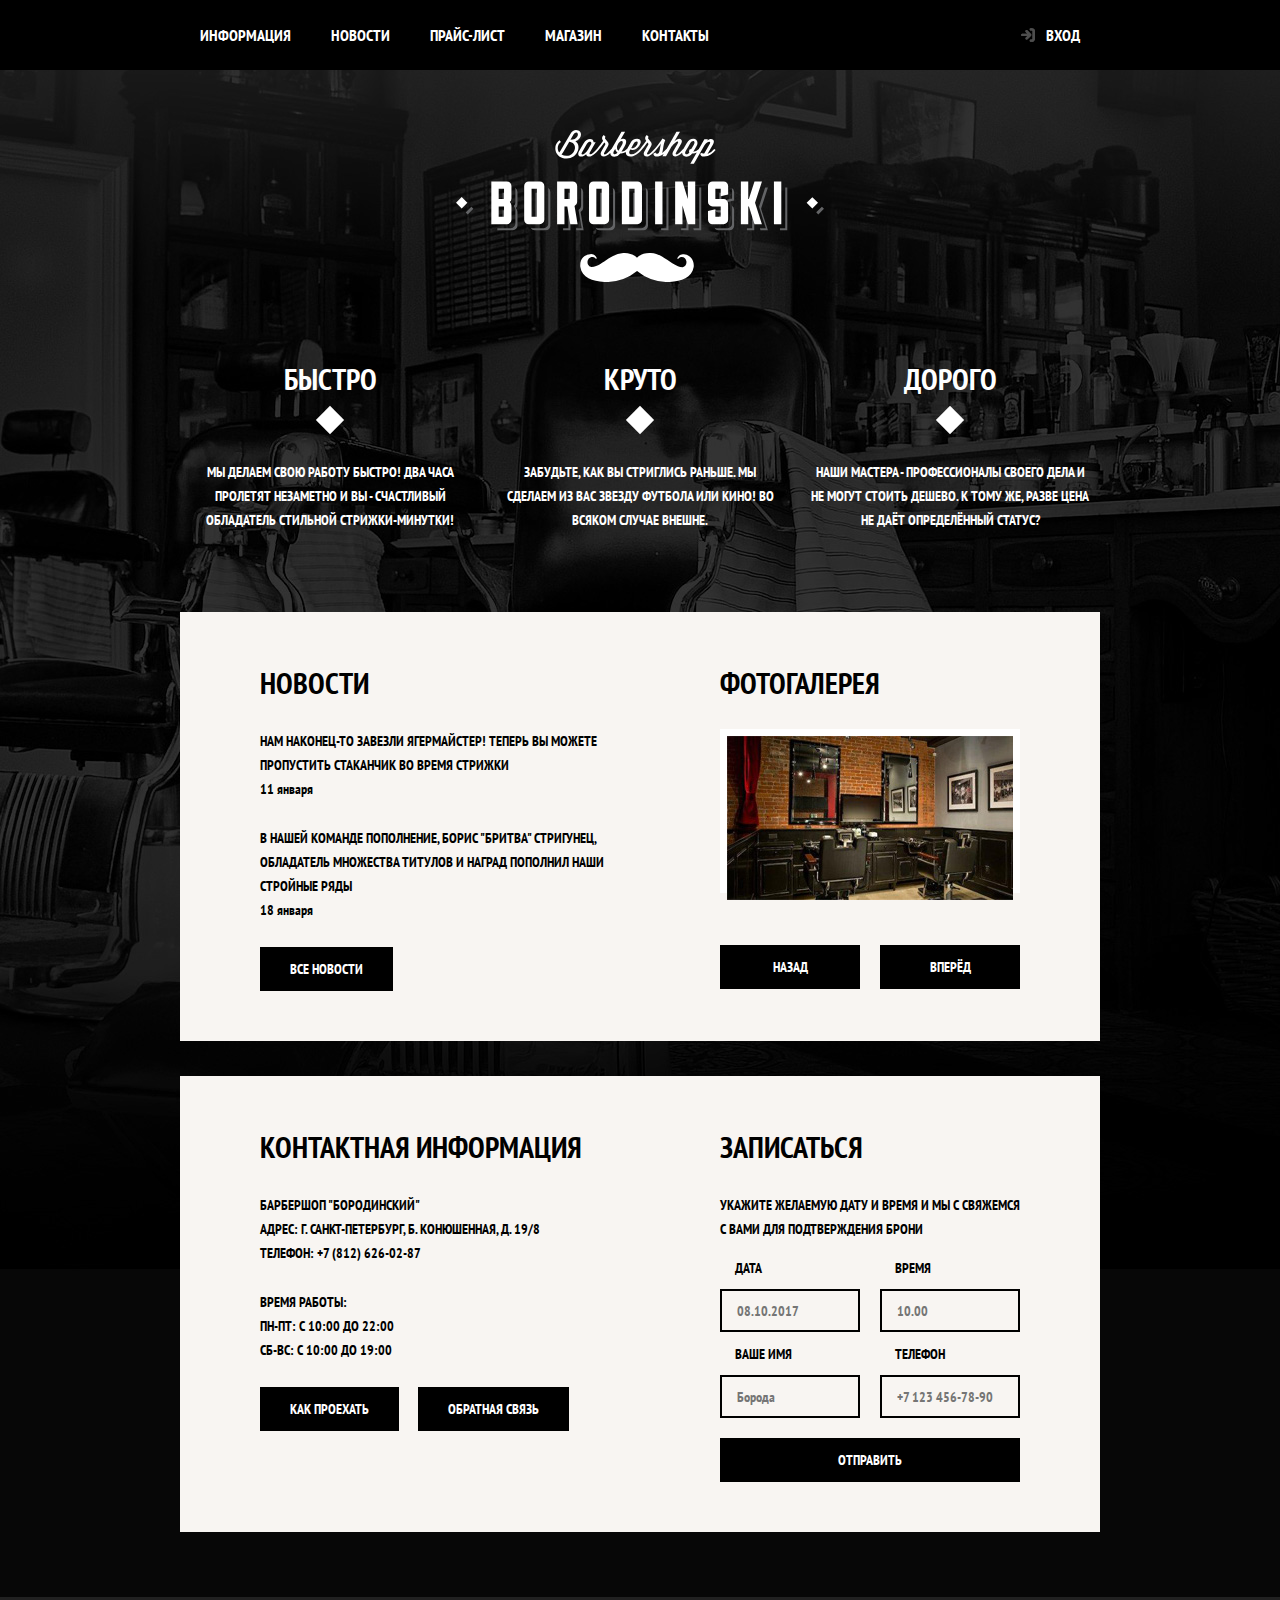
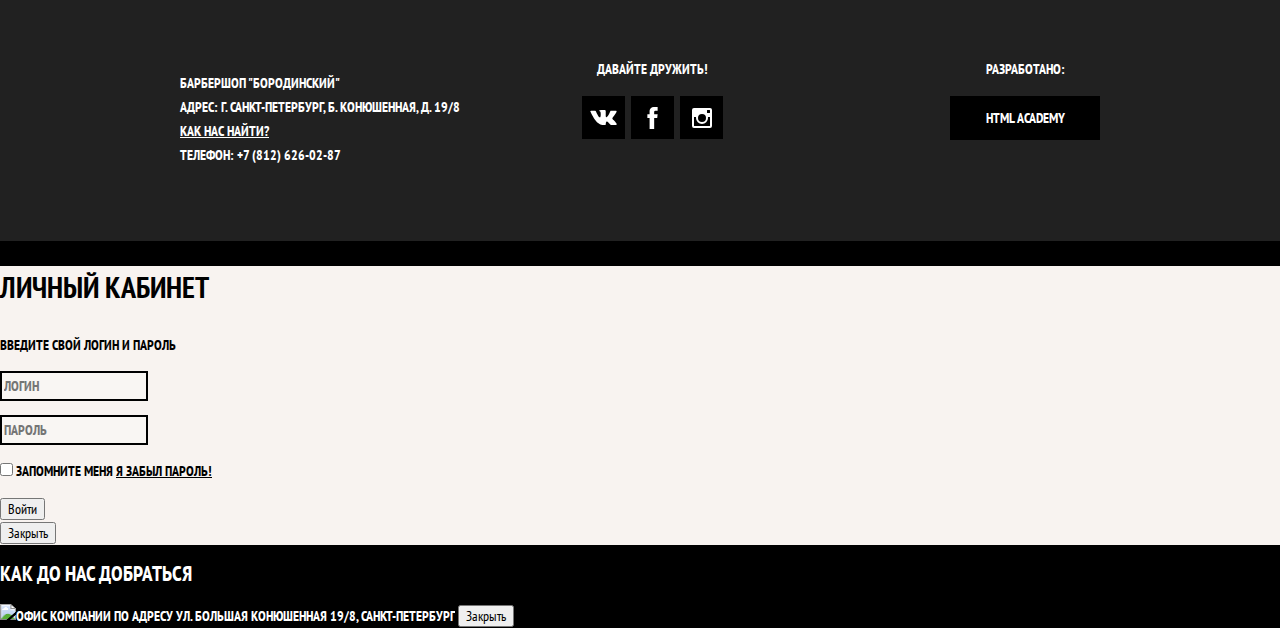
==== index.html @ 4be8fd16 "First commit" ====
<!DOCTYPE html>
<html lang="en">
<head>
  <meta charset="UTF-8">
  <meta name="viewport" content="width=device-width, initial-scale=1.0">
  <meta http-equiv="X-UA-Compatible" content="ie=edge">
  <link href="https://fonts.googleapis.com/css?family=PT+Sans+Narrow:400,700&amp;subset=cyrillic" rel="stylesheet">
  <link rel="stylesheet" href="css/normalize.css">
  <link rel="stylesheet" href="css/style.css">
  <title>Барбершоп "Бородинский"</title>
</head>
  <header class="main-header">
    <nav class="main-navigation">
      <a class="main-header-logo">
        <img src="img/index-logo.svg" width="368" height="153" alt="Логотип барбершопа "Бородинский"">
      </a>
      <div class="main-navigation-wrapper">
    <div class="container">
      <ul class="site-navigation">
        <li><a href="info.html">Информация</a></li>
        <li><a href="news.html">Новости</a></li>
        <li><a href="price.html">Прайс-лист</a></li>
        <li><a href="catalog.html">Магазин</a></li>
        <li><a href="contacts.html">Контакты</a></li>
      </ul>
      <ul class="user-navigation">
        <li>
          <a href="login.html" class="login-link">Вход</a>
        </li>
      </ul>
      </div>
    </nav>
    </div>
  </header>
  <main class="container">
    <h1 class="visually-hidden">Барбершоп "Бородинский"</h1>
    <section class="features">
      <h2 class="visually-hidden">Преимущества</h2>
      <ul class="features-list">
        <li class="feature-item">
        <h3>Быстро</h3>
        <p>Мы делаем свою работу быстро! Два часа пролетят незаметно и вы - счастливый обладатель стильной стрижки-минутки!</p>
        </li>
        <li class="feature-item">
          <h3>Круто</h3>
          <p>Забудьте, как вы стриглись раньше. Мы сделаем из вас звезду футбола или кино! Во всяком случае внешне.</p>
        </li>
        <li class="feature-item">
          <h3>Дорого</h3>
          <p>Наши мастера - профессионалы своего дела и не могут стоить дешево. К тому же, разве цена не даёт определённый статус?</p>
        </li>
      </ul>
    </section>

<div class="index-columns">
    <section class="news">
      <h2>Новости</h2>
      <ul class="news-list">
        <li class="news-item">
          <p>Нам наконец-то завезли Ягермайстер! Теперь вы можете пропустить стаканчик во время стрижки</p>
          <time datetime="2016-01-11">11 января</time>
        </li>
        <li class="news-item">
          <p>В нашей команде пополнение, Борис "Бритва" Стригунец, обладатель множества титулов и наград пополнил наши стройные ряды</p>
          <time datetime="2016-01-18">18 января</time>
        </li>
      </ul>
      <a href="news.html" class="button">Все новости</a>
    </section>

    <section class="gallery">
      <h2>Фотогалерея</h2>
      <div class="gallery-container">
      <figure class="gallery-content">
        <a href="#"><img src="img/studio.jpg" alt="Интерьер" width="286" height="164"></a>
      </figure>
        <button class="button gallery-button gallery-button-back" type="button">Назад</button>
        <button class="button gallery-button gallery-button-next" type="button">Вперёд</button>
</div>
    </section>
</div>

    <div class="index-columns">
    <section class="contacts">
      <h2>Контактная информация</h2>
      <p>
        Барбершоп "Бородинский"<br>
        Адрес: г. Санкт-Петербург, Б. Конюшенная, д. 19/8<br>
        Телефон: +7 (812) 626-02-87
      </p>
      <p>
        Время работы:<br>
        Пн-пт: с 10:00 до 22:00 <br>
        сб-вс: с 10:00 до 19:00
      </p>
      <a href="map.html" class="button">Как проехать</a>
      <a href="contacts.html" class="button">Обратная связь</a>
    </section>

    <section class="appointment">
      <h2>Записаться</h2>
      <p class="appointment-info">Укажите желаемую дату и время и мы с свяжемся с вами для подтверждения брони</p>
    <form action="https://echo.htmlacademy.ru" class="appointment-form" method="post">
      <p class="appointment-item">
      <label for="appointment-date">Дата</label>
        <input id="appointment-date" type="text" name="date" value="" placeholder="08.10.2017">
      </p>
      <p class="appointment-item">
      <label for="appointment-time">Время</label>
      <input id="appointment-time" type="text" name="time" value="" placeholder="10.00">
      </p>
      <p class="appointment-item">
      <label for="appointment-name">Ваше имя</label>
      <input id="appointment-name" type="text" name="name" value="" placeholder="Борода">
      </p>
      <p class="appointment-item">
      <label for="appointment-phone">Телефон</label>
      <input id="appointment-phone" type="tel" name="phone" value="" placeholder="+7 123 456-78-90">
      </p>
      <button class="button "type="submit">Отправить</button>
    </form>
    </section>
    </div>
  </main>
  <footer class="main-footer">
    <div class="container">
    <div class="footer-contacts">
      <p>Барбершоп "Бородинский"<br>
      Адрес: г. Санкт-Петербург, Б. Конюшенная, д. 19/8<br>
      <a href="map.html">Как нас найти?</a> <br>
      Телефон: +7 (812) 626-02-87
      <p>
    </div>
    <div class="footer-social">
      <b>Давайте дружить!</b>
      <ul>
        <li><a href="#" class="social-button">
          <span hidden>Вконтакте</span><svg xmlns="http://www.w3.org/2000/svg" width="27" height="15" viewBox="0 0 26.14 14.91"><path d="M26 13.47l-.09-.17a13.55 13.55 0 0 0-2.6-3q-.87-.83-1.1-1.12A1 1 0 0 1 22 8a10.27 10.27 0 0 1 1.22-1.78l.88-1.16q2.35-3.13 2-4L26 .94a.8.8 0 0 0-.4-.22 2.14 2.14 0 0 0-.87 0h-3.92a.51.51 0 0 0-.27 0h-.3a.6.6 0 0 0-.15.14.93.93 0 0 0-.14.24 22.22 22.22 0 0 1-1.46 3.06q-.5.84-.93 1.46a7 7 0 0 1-.71.91 4.94 4.94 0 0 1-.52.47q-.23.18-.35.15l-.23-.05a.9.9 0 0 1-.31-.33 1.49 1.49 0 0 1-.16-.53V1.6a3.14 3.14 0 0 0 0-.62 2.12 2.12 0 0 0-.14-.44.73.73 0 0 0-.28-.33 1.57 1.57 0 0 0-.46-.18A9 9 0 0 0 12.57 0a8.93 8.93 0 0 0-3.25.33 1.83 1.83 0 0 0-.52.41q-.25.3-.07.33a1.67 1.67 0 0 1 1.16.59l.08.16a2.6 2.6 0 0 1 .19.63 6.32 6.32 0 0 1 .12 1 10.59 10.59 0 0 1 0 1.7q-.07.71-.13 1.1a2.21 2.21 0 0 1-.18.64 2.69 2.69 0 0 1-.16.3l-.07.07a1 1 0 0 1-.37.07.86.86 0 0 1-.46-.19 3.27 3.27 0 0 1-.56-.52 7 7 0 0 1-.66-.93q-.37-.6-.76-1.42l-.22-.39q-.2-.38-.56-1.11t-.62-1.43A.9.9 0 0 0 5.2.9h-.07a.93.93 0 0 0-.22-.16A1.44 1.44 0 0 0 4.6.65L.87.68A1 1 0 0 0 .1.94L0 1a.44.44 0 0 0 0 .22 1.08 1.08 0 0 0 .08.37Q.9 3.53 1.86 5.31t1.66 2.87Q4.23 9.27 5 10.24t1 1.24l.37.41.34.33a8.06 8.06 0 0 0 1 .78 16.34 16.34 0 0 0 1.4.9 7.6 7.6 0 0 0 1.79.72 6.19 6.19 0 0 0 2 .22h1.57a1.08 1.08 0 0 0 .72-.3l.05-.07a.9.9 0 0 0 .1-.25 1.38 1.38 0 0 0 0-.37 4.48 4.48 0 0 1 .09-1.05 2.77 2.77 0 0 1 .23-.71 1.74 1.74 0 0 1 .29-.4 1.19 1.19 0 0 1 .23-.2h.11a.86.86 0 0 1 .77.21 4.52 4.52 0 0 1 .83.79q.39.47.93 1.05a6.41 6.41 0 0 0 1 .87l.27.16a3.31 3.31 0 0 0 .71.3 1.53 1.53 0 0 0 .76.07l3.48-.05a1.58 1.58 0 0 0 .8-.17.68.68 0 0 0 .34-.37 1.06 1.06 0 0 0 0-.46 1.71 1.71 0 0 0-.1-.36z" fill="#fff"/></svg>
        </a></li>
        <li><a href="#" class="social-button">
          <span hidden>Фейсбук</span><svg xmlns="http://www.w3.org/2000/svg" width="19" height="22" viewBox="0 0 10.15 21.74"><path d="M3.34 1.12A4.77 4.77 0 0 1 6.53 0h3.61v3.81H7.81a1.07 1.07 0 0 0-1.09.83v2.55h3.42c-.08 1.23-.24 2.45-.41 3.67h-3v10.87H2.21V10.86H0V7.21h2.19V3.66a3.83 3.83 0 0 1 1.15-2.54z" fill="#fff"/></svg></a></li>
        <li><a href="#" class="social-button">
          <span hidden>Инстаграм</span>
<svg xmlns="http://www.w3.org/2000/svg" width="20" height="20" viewBox="0 0 20 20"><path d="M18 0H2a2 2 0 0 0-2 2v16a2 2 0 0 0 2 2h16a2 2 0 0 0 2-2V2a2 2 0 0 0-2-2zm-8 6a4 4 0 1 1-4 4 4 4 0 0 1 4-4zM2.5 18a.47.47 0 0 1-.5-.5V9h2.1a3.4 3.4 0 0 0-.1 1 6 6 0 1 0 12 0 3.4 3.4 0 0 0-.1-1H18v8.5a.47.47 0 0 1-.5.5zM18 4.5a.47.47 0 0 1-.5.5h-2a.47.47 0 0 1-.5-.5v-2a.47.47 0 0 1 .5-.5h2a.47.47 0 0 1 .5.5z" fill="#fff"/></svg></a></li>
      </ul>
    </div>
    <div class="footer-copyright">
      <b>Разработано:</b>
      <a href="https://htmlacademy.ru" class="button">HTML Academy</a>
    </div>
    </div>
  </footer>

  <section class="modal modal-login">
    <h2>Личный кабинет</h2>
    <p>Введите свой логин и пароль</p>
    <form class="login-form" action="" method="post">
      <p>
        <label for="user-login" class="visually-hidden">Логин</label>
        <input id="user-login" type="text" class="login-icon-user" name="login" placeholder="Логин">
      </p>
      <p>
        <label for="user-password" class="visually-hidden">Логин</label>
        <input id="user-password" type="password" class="login-icon-password" name="password" placeholder="Пароль">
      </p>
      <p class="login-password-info">
        <label class="login-checkbox">
        <input type="checkbox" class="checkbox" name="remember" class="visually-hidden">
        <span class="checkbox-indicator"></span>
        Запомните меня
      </label>
      <a href="#" class="restore">Я забыл пароль!</a>
      </p>
      <button type="button">Войти</button>
    </form>
    <button class="modal-close" type="button">Закрыть</button>
  </section>

  <section class="modal-map">
    <h2 class="visualy-hidden">Как до нас добраться</h2>
    <img src="img/map.jpg" width="780" height="560" alt="Офис компании по адресу ул. Большая конюшенная 19/8, Санкт-Петербург">
    <button class="modal-close" type="button">Закрыть</button>
    </section>

<body>

</body>
</html>
---- css/style.css ----
html {
  min-width: 1122px;
  min-height: 1750px;
}

body {
  /* Отсутпы только у тега body*/
  margin: 0;
  padding: 0;

  font-family: "PT Sans Narrow", Arial, sans-serif;
  font-size: 14px;
  line-height: 24px;
  font-weight: 700;
  color: #ffffff;
  text-transform: uppercase;

  background-color: #000000;
  background-image: url('../img/bg.jpg');
  background-position: top center;
  background-repeat: no-repeat;
}

a {
  text-decoration: none;
}

img {
  max-width: 100%;
  height: auto;
}

.visually-hidden:not(:focus):not(:active),
input[type="checkbox"].visually-hidden,
input[type="radio"].visually-hidden {

position: absolute;

width: 1px;
height: 1px;
margin: -1px;
border: 0;
padding: 0;

white-space: nowrap;

clip-path: inset(100%);
clip: rect (0 0 0 0);
overflow: hidden;
}

.container {
  width: 940px;
  margin: 0 auto;
  padding: 0 10px;
}

.main-header {
  margin-bottom: 75px;
}

.inner-page .main-header {
  margin-bottom: 50px;
}

.inner-page .main-navigation {
  min-height: 70px;
  background-color: #000000;
}


.inner-page {
  color: #000000;
  background-color: #f9f6f3;
  background-image: url('img/pattern-light.jpg');
  background-position: 0 0;
}

.main-navigation {
  font-size: 16px;
  line-height: 20px;
  color: #ffffff;
  background-color: transparent;

  display: flex;
  flex-direction: column;
  align-items: center;
}

.inner-page .main-navigation {
  align-items: flex-start;
  flex-direction: row;
}

.main-header-logo {
  width: 368px;
  height: 153px;
  order: 1;
}

.inner-page .main-header-logo {
  order: 0;
  width: 111px;
  height: 24px;
  padding: 23px 20px;
}

.main-navigation-wrapper {
  width: 100%;
  margin-bottom: 60px;
  background-color: #000;
}

.main-navigation-wrapper .container {
  display: flex;
  justify-content: space-between;
}

.site-navigation {
  list-style: none;
  margin: 0;
  padding: 0;
  width: 620px;
  display: flex;
  flex-wrap: wrap;
}

.user-navigation {
  display: flex;
  list-style: none;
  margin: 0;
  padding: 0;
  max-width: 140px;
}

.user-navigation .login-link {
  padding-left: 50px;
  position: relative;
}

.login-link::before {
  content: "";

  width: 16px;
  height: 18px;

  position: absolute;
  top: 27px;
  left: 24px;

  background: url('../img/login.svg') no-repeat 0 0;

  opacity: 0.3;
}

.login-link:hover::before,
.login-link:focus::before,
.login-link:active::before {
  opacity: 1;
}


.inner-page .user-navigation {
  margin-left: auto;
}

.features {
  margin-bottom: 80px;
}

.site-navigation a,
.user-navigation a {
  display: block;
  padding: 0 20px;
  line-height: 70px;
  color: #ffffff;
}

.site-navigation a:hover,
.site-navigation a:focus,
.user-navigation a:hover,
.user-navigation a:focus {
  background-color: #242424;
}

.features-list {
  list-style: none;

  margin: 0;
  padding: 0;
  display: flex;
  justify-content: space-between;
}

.feature-item {
  text-align: center;
  justify-content: space-between;
  width: 300px;
}

.feature-item h3 {
  margin: 0;
  margin-bottom: 60px;
  font-size: 30px;
  line-height: 42px;

  position: relative;
}

.feature-item h3::after {
  content: "";
  position: absolute;
  bottom: -30px;
  left: 50%;

  width: 20px;
  height: 20px;
  margin-left: -10px;

  background-color: #fff;

  transform: rotate(45deg);
}

.feature-item P {
  margin: 0 10px;
}

.news, .contacts {
  width: 380px;
}

.index-columns {
  color: #000000;
  background-color: #f8f5f2;
  background-image:
  url("../img/line.png"),
  url('../img/pattern-light.jpg');
  background-position: center, 0 0;
  background-repeat: no-repeat, repeat;

  padding: 50px 80px;
  display: flex;
  justify-content: space-between;
  margin-bottom: 35px;
}

.gallery .appointment {
  width: 300px;
}

.page-title {
  margin: 0;
  margin-bottom: 15px;
  padding: 0;
}


.index-columns h2 {
  margin: 0;
  margin-bottom: 25px;
  font-size: 30px;
  line-height: 42px;
}

.news-list {
  margin: 0;
  padding: 0;
  margin-bottom: 25px;
  list-style: none;
}

.news-item {
  margin-bottom: 25px;
}

.news-item p {
  margin: 0;
}

.news-list time {
  text-transform: none;
}

.gallery {
  width: 300px;
}

.gallery-container {
  position: relative;
  height: 260px;
}

.gallery-content {
  height: 164px;
  margin: 0;
  background-color: #cccccc;
  border: 7px solid #ffffff;
}

.gallery-content img {
  width: 286px;
  height: 164px;
}

.button.gallery-button {
  box-sizing: border-box;
  position: absolute;
  bottom: 0;
  width: 140px;
  margin: 0;
}

.gallery-button-back {
  left: 0;
}

.gallery-button-next {
  right: 0;
}

.contacts {
  width: 380px;
}

.contacts p {
  margin: 0;
  margin-bottom: 25px;
}

.appointment {
  width: 300px;
}

.appointment-info {
  margin: 0;
  margin-bottom: 15px;
}

.appointment-form {
  display: flex;
  flex-flow: wrap;
  justify-content: space-between;
}

.appointment-item {
  width: 140px;
  margin: 0;
  margin-bottom: 10px;
}

.appointment-item label {
  display: block;
  margin-bottom: 9px;
  margin-left: 15px;
}

.appointment-item input {
  box-sizing: border-box;
  width: 140px;
  padding: 8px 15px 7px 15px;


  font: inherit;

  background-color: transparent;
  border: 2px solid #000000;
}


.appointment-item input:focus {
  border-color: #663d15;
}

.appointment .button {
  width: 100%;
  margin-top: 10px;
  margin-right: 0;
}

.page-title {
  font-size: 30px;
  line-height: 42px;
}

.breadcrumbs {
  list-style: none;
  padding: 0;
  margin: 0;
  margin-bottom: 50px;
}

.catalog-colums {
  display: flex;
  justify-content: space-between;
}

.breadcrumbs a {
  color: #000000;
}

.breadcrumbs a:hover,
.breadcrumbs a:focus {
  text-decoration: underline;
}

.breadcrumbs-current {
  color: #aba9a7;
}

.filters {
  width: 180px;
}

.filter fieldset {
  border: none;
}

.filter legend {
  font-size: 24px;
  line-height: 30px;
}

.filter ul {
  list-style: none;
  line-height: 18px;
}

.filter-input:hover + label,
.filter-input:focus + label {
  color: #663d15;
}
.filter-input:disabled +label {
  color: #000000;
  opacity: 0.5;
}

.catalog {
  width: 700px;
}

.catalog-list {
  display: flex;
  flex-flow: wrap;
  list-style: none;
  margin: 0;
  padding: 0;
  margin-bottom: 25px;
}

.catalog-item {
  width: 220px;
  margin-bottom: 20px;
  margin-right: 20px;
  background-color: #f8f8f8;
  box-shadow: 0 0 10px rgba(0,0,0,0.1);
}

.catalog-item:nth-child(3n) {
  margin-right: 0;
}

.catalog-item:hover {
  box-shadow: 0 0 10px rgba(0,0,0,0.2);
}

.catalog-item a {
  color: #000000;
}
.catalog-item h3 {
  font-size: 14px;
  line-height: 18px;
}

.catalog-category {
  text-transform: none;
}

.catalog-item-price b {
  font-size: 14px;
  line-height: 20px;
  text-align: center;
  background-color: #e5e5e5;
}

.catalog-item-price .button {
  line-height: 20px;
  color: #ffffff;
}

.pagination-list {
  padding: 0;
  margin: 0;
  list-style: none;
}

.pagination-item a {
  color: #ffffff;
  background-color: #000000;
}

.pagination-item a:hover,
.pagination-item a:focus,
.pagination-item a:active {
  background-color: #663d15;
}

.pagination-item-current a {
  color: #000000;
  background-color: #ffffff;
}

.pagination-item-current a:hover,
.pagination-item-current a:focus,
.pagination-item-current a:active {
  color: #000000;
  background-color: #ffffff;
}

.product-photo-preview {
  list-style: none;
}

.product-photo-preview li {
  box-shadow: 0 0 10px 2px rgba(0,0,0,0.1);
}

.product-photo-full {
  box-shadow: 0 0 10px 2px rgba(0,0,0,0.1);
}

.product-article {
    text-align: right;
    color: #aeaeae;
  }

.product-price b {
  line-height: 20px;
  text-align: center;
  background-color: #e5e5e5;
}
.product-info h3 {
  font-size: 24px;
  line-height: 30px;
}

.product-info ul{
  list-style: none;
}

.button {
  display: inline-block;
  margin-right: 16px;
  padding: 10px 30px;
  font: inherit;

  text-align: center;
  color: #ffffff;
  vertical-align: middle;
  text-transform: uppercase;

  background-color: #000000;
  border: none;
}

.button:hover,
.button:focus,
.button:active {
  background-color: #663d15;
}

.button.disabled,
.button:disabled {
  cursor: default;
  opacity: 0,5;
  background-color: #000000;
}

.main-footer {
  color: #ffffff;
  background-color: #212121;
  background-image: url("img/pattern-dark.jpg");

  background-position: 0 0;
  background-repeat: repeat;
  margin-top: 65px;
  padding: 60px 0;
}

.inner-page .main-footer {
  margin-top: 45px;
}

.main-footer .container {
  display: flex;
}

.footer-contacts {
  margin: 0;
  width: 320px;
  margin-right: 80px;
}

.footer-contacts a {
  color: #ffffff;
  text-decoration: underline;
}

.footer-contacts a:hover,
.footer-contacts a:hover {
  text-decoration: none;
}

.footer-social {
  text-align: center;
  width: 145px;
}

.footer-social ul {
  display: flex;
  width: 141px;
  flex-wrap: wrap;
  justify-content: space-between;
  list-style: none;
  margin: 0 auto;
  padding: 0;
}

.footer-social b {
  display: block;
  margin-bottom: 15px;
}

.social-button {
  display: flex;
  align-items: center;
  justify-content: center;
  width: 43px;
  height: 43px;
  background-color: #000000;
}

.social-button:hover,
.social-button:focus {
  background-color: #ffffff;
}

.social-button:hover path,
.social-button:focus path {
  fill: #000000;
}

.footer-copyright {
  text-align: center;

  width: 150px;
  margin: 0;
  margin-left: auto;
}

.footer-copyright .button {
  display: block;
  margin-right: 0;
}

.footer-copyright b {
  display: block;
  margin-bottom: 15px;
}


.footer-copyright .button:hover,
.footer-copyright .button:focus {
  color: #000000;
  background-color: #ffffff;
}

.modal {
  color: #000000;
  background-color: #f8f3f0;
  background-image: url('img/pattern-light.jpg');
  background-position: 0 0;
  background-repeat: repeat;
}

.modal h2 {
  font-size: 30px;
  line-height: 42px;
}

.login-form input[type="text"],
.login-form input[type="password"] {
  font: inherit;
  color: #000000;
  text-transform: uppercase;

  background-color: #f9f6f3;
  border: 2px solid #000000;
}

.login-form input:focus {
  border-color: #663d15;
}

.login-ckeckbox:hover,
.login-ckeckbox:focus {
  color: #663d15;
}

.restore {
  color: #000000;
  text-decoration: underline;
}

.restore:hover,
.restore:focus {
  text-decoration: none;
}
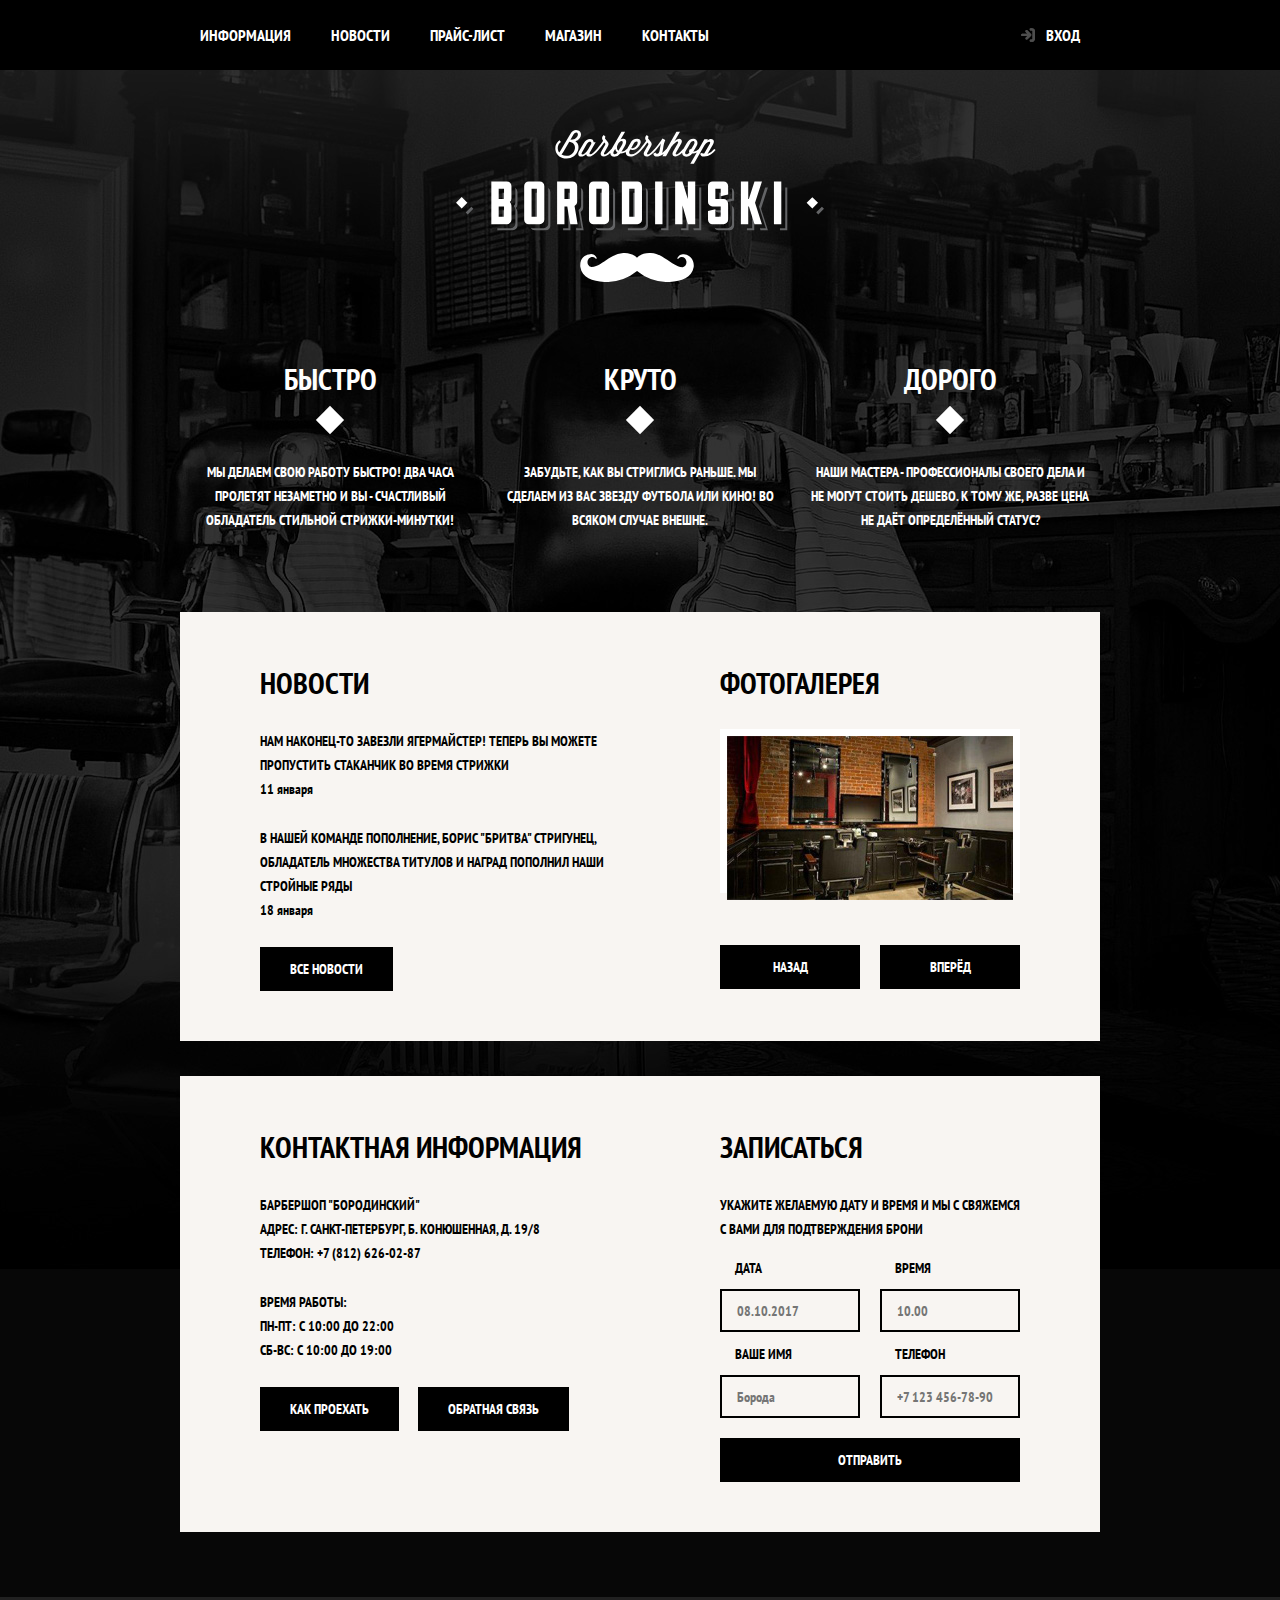
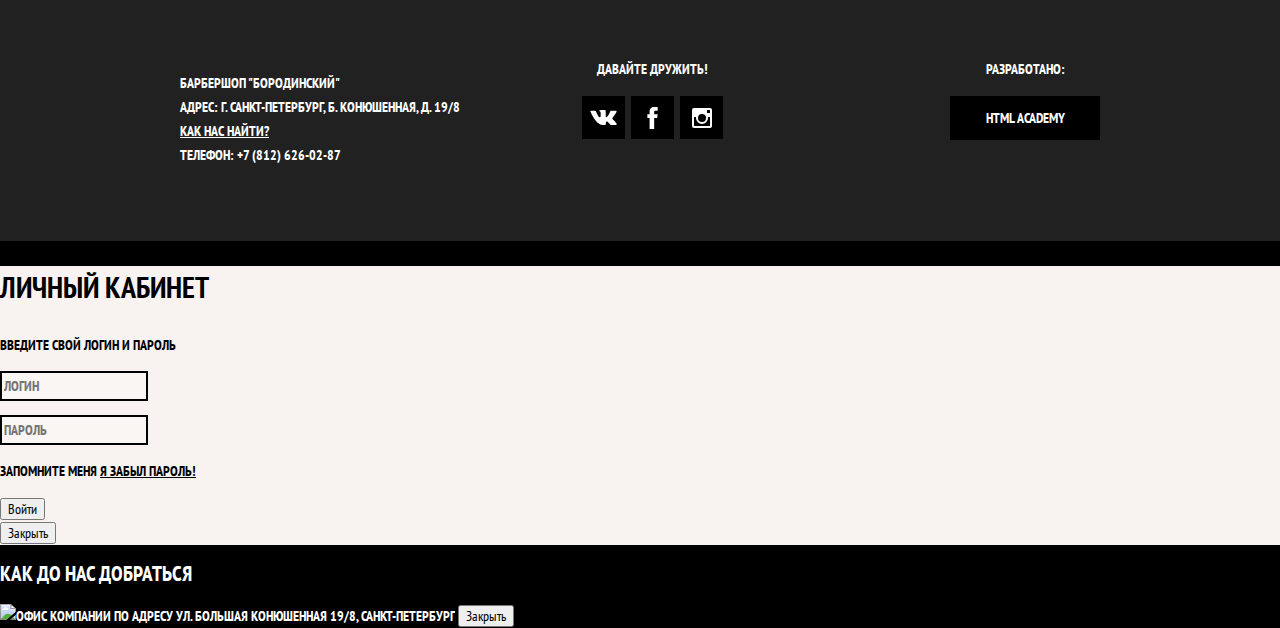
==== commit ddccd784: "new" ====
--- a/index.html
+++ b/index.html
@@ -7,12 +7,12 @@
   <link href="https://fonts.googleapis.com/css?family=PT+Sans+Narrow:400,700&amp;subset=cyrillic" rel="stylesheet">
   <link rel="stylesheet" href="css/normalize.css">
   <link rel="stylesheet" href="css/style.css">
-  <title>Барбершоп "Бородинский"</title>
+  <title>Барбершп "Бородинский"</title>
 </head>
   <header class="main-header">
     <nav class="main-navigation">
       <a class="main-header-logo">
-        <img src="img/index-logo.svg" width="368" height="153" alt="Логотип барбершопа "Бородинский"">
+        <img src="img/index-logo.svg" width="368" height="153" alt="Логотип барбершопа Бородинский">
       </a>
       <div class="main-navigation-wrapper">
     <div class="container">
@@ -29,8 +29,9 @@
         </li>
       </ul>
       </div>
+    </div>
     </nav>
-    </div>
+    
   </header>
   <main class="container">
     <h1 class="visually-hidden">Барбершоп "Бородинский"</h1>
@@ -117,7 +118,7 @@
       <label for="appointment-phone">Телефон</label>
       <input id="appointment-phone" type="tel" name="phone" value="" placeholder="+7 123 456-78-90">
       </p>
-      <button class="button "type="submit">Отправить</button>
+      <button class="button" type="submit">Отправить</button>
     </form>
     </section>
     </div>
@@ -129,19 +130,19 @@
       Адрес: г. Санкт-Петербург, Б. Конюшенная, д. 19/8<br>
       <a href="map.html">Как нас найти?</a> <br>
       Телефон: +7 (812) 626-02-87
-      <p>
+      </p>
     </div>
     <div class="footer-social">
       <b>Давайте дружить!</b>
       <ul>
         <li><a href="#" class="social-button">
-          <span hidden>Вконтакте</span><svg xmlns="http://www.w3.org/2000/svg" width="27" height="15" viewBox="0 0 26.14 14.91"><path d="M26 13.47l-.09-.17a13.55 13.55 0 0 0-2.6-3q-.87-.83-1.1-1.12A1 1 0 0 1 22 8a10.27 10.27 0 0 1 1.22-1.78l.88-1.16q2.35-3.13 2-4L26 .94a.8.8 0 0 0-.4-.22 2.14 2.14 0 0 0-.87 0h-3.92a.51.51 0 0 0-.27 0h-.3a.6.6 0 0 0-.15.14.93.93 0 0 0-.14.24 22.22 22.22 0 0 1-1.46 3.06q-.5.84-.93 1.46a7 7 0 0 1-.71.91 4.94 4.94 0 0 1-.52.47q-.23.18-.35.15l-.23-.05a.9.9 0 0 1-.31-.33 1.49 1.49 0 0 1-.16-.53V1.6a3.14 3.14 0 0 0 0-.62 2.12 2.12 0 0 0-.14-.44.73.73 0 0 0-.28-.33 1.57 1.57 0 0 0-.46-.18A9 9 0 0 0 12.57 0a8.93 8.93 0 0 0-3.25.33 1.83 1.83 0 0 0-.52.41q-.25.3-.07.33a1.67 1.67 0 0 1 1.16.59l.08.16a2.6 2.6 0 0 1 .19.63 6.32 6.32 0 0 1 .12 1 10.59 10.59 0 0 1 0 1.7q-.07.71-.13 1.1a2.21 2.21 0 0 1-.18.64 2.69 2.69 0 0 1-.16.3l-.07.07a1 1 0 0 1-.37.07.86.86 0 0 1-.46-.19 3.27 3.27 0 0 1-.56-.52 7 7 0 0 1-.66-.93q-.37-.6-.76-1.42l-.22-.39q-.2-.38-.56-1.11t-.62-1.43A.9.9 0 0 0 5.2.9h-.07a.93.93 0 0 0-.22-.16A1.44 1.44 0 0 0 4.6.65L.87.68A1 1 0 0 0 .1.94L0 1a.44.44 0 0 0 0 .22 1.08 1.08 0 0 0 .08.37Q.9 3.53 1.86 5.31t1.66 2.87Q4.23 9.27 5 10.24t1 1.24l.37.41.34.33a8.06 8.06 0 0 0 1 .78 16.34 16.34 0 0 0 1.4.9 7.6 7.6 0 0 0 1.79.72 6.19 6.19 0 0 0 2 .22h1.57a1.08 1.08 0 0 0 .72-.3l.05-.07a.9.9 0 0 0 .1-.25 1.38 1.38 0 0 0 0-.37 4.48 4.48 0 0 1 .09-1.05 2.77 2.77 0 0 1 .23-.71 1.74 1.74 0 0 1 .29-.4 1.19 1.19 0 0 1 .23-.2h.11a.86.86 0 0 1 .77.21 4.52 4.52 0 0 1 .83.79q.39.47.93 1.05a6.41 6.41 0 0 0 1 .87l.27.16a3.31 3.31 0 0 0 .71.3 1.53 1.53 0 0 0 .76.07l3.48-.05a1.58 1.58 0 0 0 .8-.17.68.68 0 0 0 .34-.37 1.06 1.06 0 0 0 0-.46 1.71 1.71 0 0 0-.1-.36z" fill="#fff"/></svg>
+          <span hidden>Вконтакте</span><svg xmlns="http://www.w3.org/2000/svg" width="27" height="15" viewbox="0 0 26.14 14.91"><path d="M26 13.47l-.09-.17a13.55 13.55 0 0 0-2.6-3q-.87-.83-1.1-1.12A1 1 0 0 1 22 8a10.27 10.27 0 0 1 1.22-1.78l.88-1.16q2.35-3.13 2-4L26 .94a.8.8 0 0 0-.4-.22 2.14 2.14 0 0 0-.87 0h-3.92a.51.51 0 0 0-.27 0h-.3a.6.6 0 0 0-.15.14.93.93 0 0 0-.14.24 22.22 22.22 0 0 1-1.46 3.06q-.5.84-.93 1.46a7 7 0 0 1-.71.91 4.94 4.94 0 0 1-.52.47q-.23.18-.35.15l-.23-.05a.9.9 0 0 1-.31-.33 1.49 1.49 0 0 1-.16-.53V1.6a3.14 3.14 0 0 0 0-.62 2.12 2.12 0 0 0-.14-.44.73.73 0 0 0-.28-.33 1.57 1.57 0 0 0-.46-.18A9 9 0 0 0 12.57 0a8.93 8.93 0 0 0-3.25.33 1.83 1.83 0 0 0-.52.41q-.25.3-.07.33a1.67 1.67 0 0 1 1.16.59l.08.16a2.6 2.6 0 0 1 .19.63 6.32 6.32 0 0 1 .12 1 10.59 10.59 0 0 1 0 1.7q-.07.71-.13 1.1a2.21 2.21 0 0 1-.18.64 2.69 2.69 0 0 1-.16.3l-.07.07a1 1 0 0 1-.37.07.86.86 0 0 1-.46-.19 3.27 3.27 0 0 1-.56-.52 7 7 0 0 1-.66-.93q-.37-.6-.76-1.42l-.22-.39q-.2-.38-.56-1.11t-.62-1.43A.9.9 0 0 0 5.2.9h-.07a.93.93 0 0 0-.22-.16A1.44 1.44 0 0 0 4.6.65L.87.68A1 1 0 0 0 .1.94L0 1a.44.44 0 0 0 0 .22 1.08 1.08 0 0 0 .08.37Q.9 3.53 1.86 5.31t1.66 2.87Q4.23 9.27 5 10.24t1 1.24l.37.41.34.33a8.06 8.06 0 0 0 1 .78 16.34 16.34 0 0 0 1.4.9 7.6 7.6 0 0 0 1.79.72 6.19 6.19 0 0 0 2 .22h1.57a1.08 1.08 0 0 0 .72-.3l.05-.07a.9.9 0 0 0 .1-.25 1.38 1.38 0 0 0 0-.37 4.48 4.48 0 0 1 .09-1.05 2.77 2.77 0 0 1 .23-.71 1.74 1.74 0 0 1 .29-.4 1.19 1.19 0 0 1 .23-.2h.11a.86.86 0 0 1 .77.21 4.52 4.52 0 0 1 .83.79q.39.47.93 1.05a6.41 6.41 0 0 0 1 .87l.27.16a3.31 3.31 0 0 0 .71.3 1.53 1.53 0 0 0 .76.07l3.48-.05a1.58 1.58 0 0 0 .8-.17.68.68 0 0 0 .34-.37 1.06 1.06 0 0 0 0-.46 1.71 1.71 0 0 0-.1-.36z" fill="#fff"/></svg>
         </a></li>
         <li><a href="#" class="social-button">
-          <span hidden>Фейсбук</span><svg xmlns="http://www.w3.org/2000/svg" width="19" height="22" viewBox="0 0 10.15 21.74"><path d="M3.34 1.12A4.77 4.77 0 0 1 6.53 0h3.61v3.81H7.81a1.07 1.07 0 0 0-1.09.83v2.55h3.42c-.08 1.23-.24 2.45-.41 3.67h-3v10.87H2.21V10.86H0V7.21h2.19V3.66a3.83 3.83 0 0 1 1.15-2.54z" fill="#fff"/></svg></a></li>
+          <span hidden>Фейсбук</span><svg xmlns="http://www.w3.org/2000/svg" width="19" height="22" viewbox="0 0 10.15 21.74"><path d="M3.34 1.12A4.77 4.77 0 0 1 6.53 0h3.61v3.81H7.81a1.07 1.07 0 0 0-1.09.83v2.55h3.42c-.08 1.23-.24 2.45-.41 3.67h-3v10.87H2.21V10.86H0V7.21h2.19V3.66a3.83 3.83 0 0 1 1.15-2.54z" fill="#fff"/></svg></a></li>
         <li><a href="#" class="social-button">
           <span hidden>Инстаграм</span>
-<svg xmlns="http://www.w3.org/2000/svg" width="20" height="20" viewBox="0 0 20 20"><path d="M18 0H2a2 2 0 0 0-2 2v16a2 2 0 0 0 2 2h16a2 2 0 0 0 2-2V2a2 2 0 0 0-2-2zm-8 6a4 4 0 1 1-4 4 4 4 0 0 1 4-4zM2.5 18a.47.47 0 0 1-.5-.5V9h2.1a3.4 3.4 0 0 0-.1 1 6 6 0 1 0 12 0 3.4 3.4 0 0 0-.1-1H18v8.5a.47.47 0 0 1-.5.5zM18 4.5a.47.47 0 0 1-.5.5h-2a.47.47 0 0 1-.5-.5v-2a.47.47 0 0 1 .5-.5h2a.47.47 0 0 1 .5.5z" fill="#fff"/></svg></a></li>
+<svg xmlns="http://www.w3.org/2000/svg" width="20" height="20" viewbox="0 0 20 20"><path d="M18 0H2a2 2 0 0 0-2 2v16a2 2 0 0 0 2 2h16a2 2 0 0 0 2-2V2a2 2 0 0 0-2-2zm-8 6a4 4 0 1 1-4 4 4 4 0 0 1 4-4zM2.5 18a.47.47 0 0 1-.5-.5V9h2.1a3.4 3.4 0 0 0-.1 1 6 6 0 1 0 12 0 3.4 3.4 0 0 0-.1-1H18v8.5a.47.47 0 0 1-.5.5zM18 4.5a.47.47 0 0 1-.5.5h-2a.47.47 0 0 1-.5-.5v-2a.47.47 0 0 1 .5-.5h2a.47.47 0 0 1 .5.5z" fill="#fff"/></svg></a></li>
       </ul>
     </div>
     <div class="footer-copyright">
@@ -165,7 +166,7 @@
       </p>
       <p class="login-password-info">
         <label class="login-checkbox">
-        <input type="checkbox" class="checkbox" name="remember" class="visually-hidden">
+<input type="checkbox" class="checkbox visually-hidden" name="remember">
         <span class="checkbox-indicator"></span>
         Запомните меня
       </label>
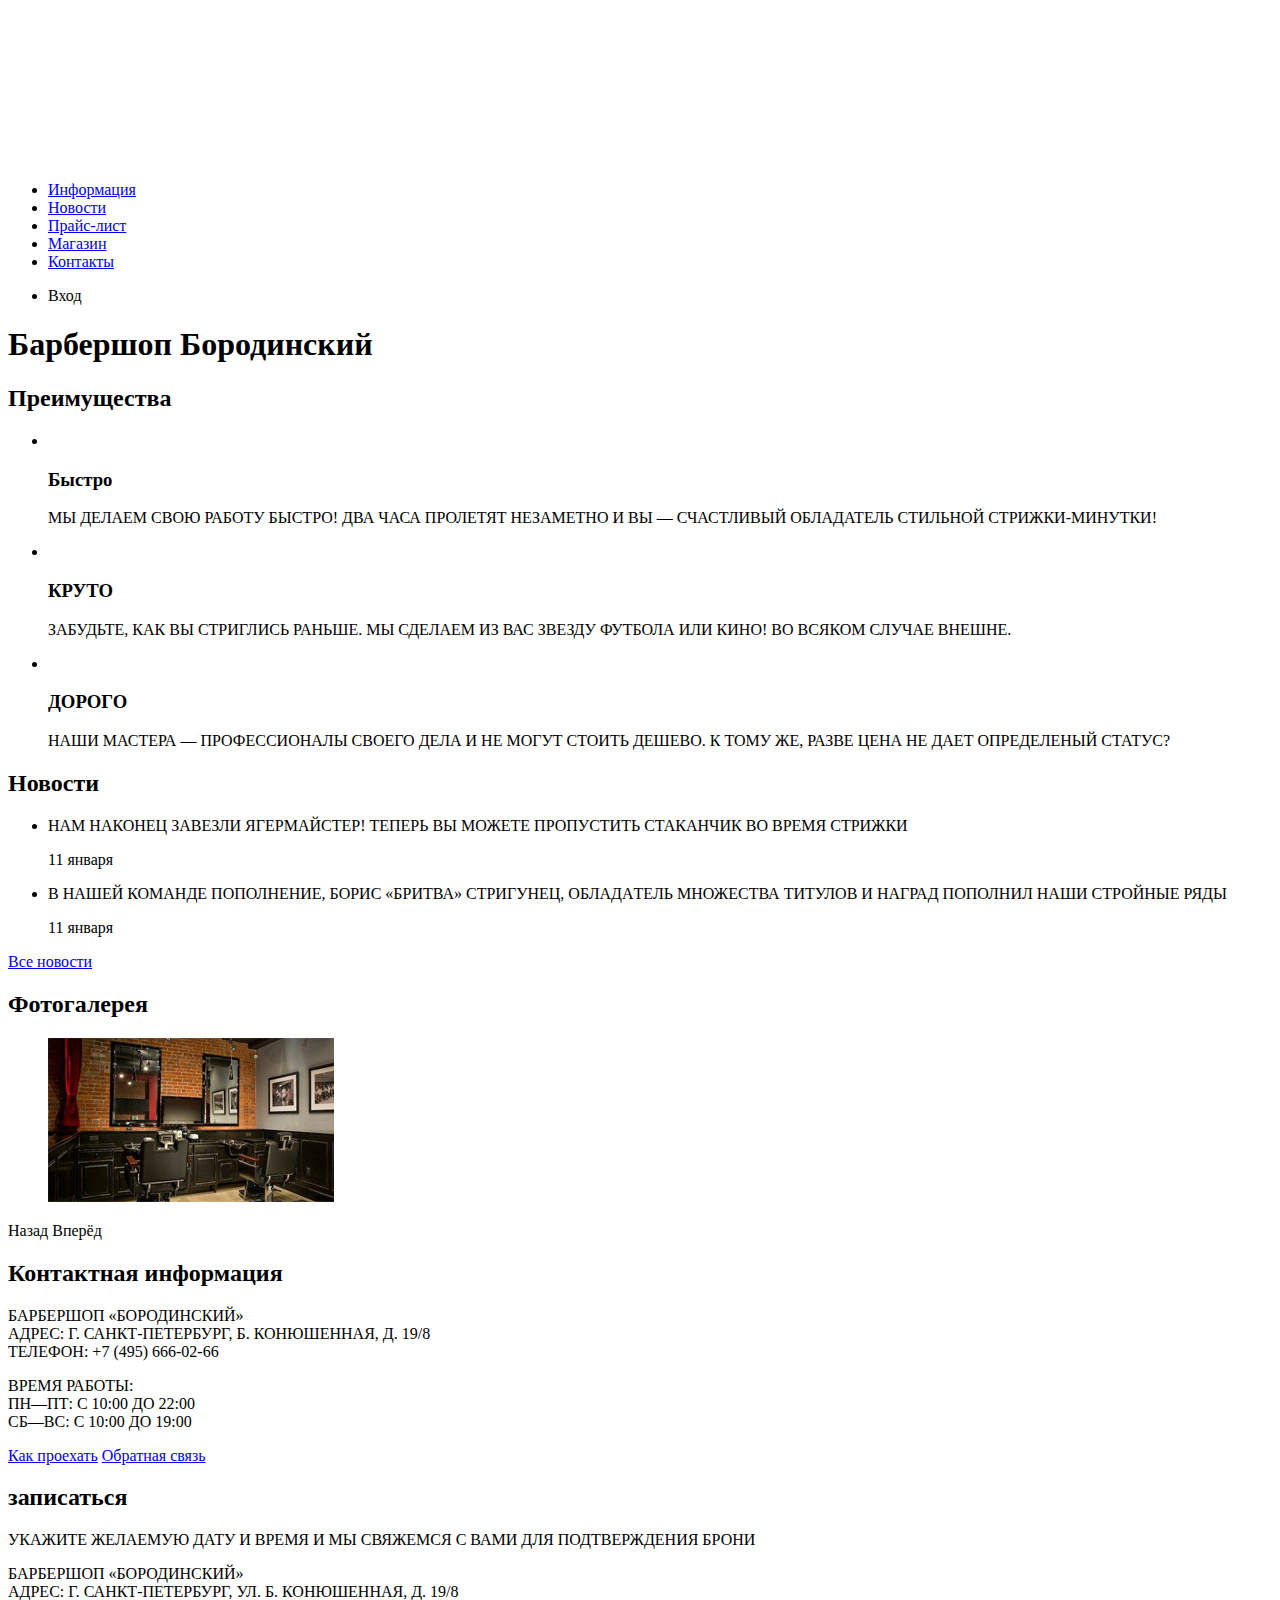
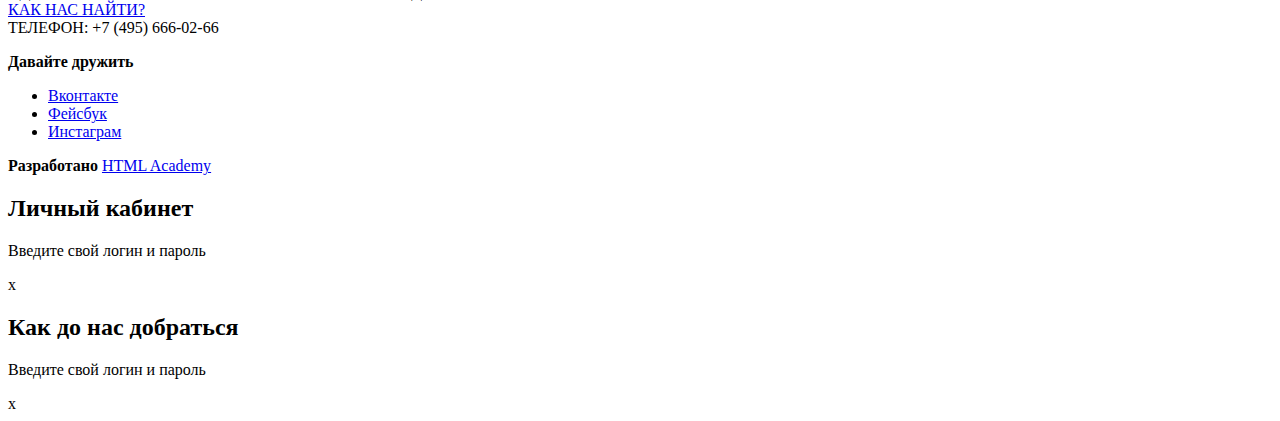
==== commit cce9091c: "test commit" ====
--- a/index.html
+++ b/index.html
@@ -1,21 +1,19 @@
 <!DOCTYPE html>
-<html lang="en">
+<html lang="ru">
+
 <head>
   <meta charset="UTF-8">
   <meta name="viewport" content="width=device-width, initial-scale=1.0">
   <meta http-equiv="X-UA-Compatible" content="ie=edge">
-  <link href="https://fonts.googleapis.com/css?family=PT+Sans+Narrow:400,700&amp;subset=cyrillic" rel="stylesheet">
-  <link rel="stylesheet" href="css/normalize.css">
-  <link rel="stylesheet" href="css/style.css">
-  <title>Барбершп "Бородинский"</title>
+  <title>Document</title>
 </head>
+
+<body>
   <header class="main-header">
     <nav class="main-navigation">
-      <a class="main-header-logo">
-        <img src="img/index-logo.svg" width="368" height="153" alt="Логотип барбершопа Бородинский">
+      <a href="" class="main-header-logo">
+        <img src="img/logo.svg" alt='Барбершоп "Бородинский"' width="368" height="153">
       </a>
-      <div class="main-navigation-wrapper">
-    <div class="container">
       <ul class="site-navigation">
         <li><a href="info.html">Информация</a></li>
         <li><a href="news.html">Новости</a></li>
@@ -24,46 +22,42 @@
         <li><a href="contacts.html">Контакты</a></li>
       </ul>
       <ul class="user-navigation">
-        <li>
-          <a href="login.html" class="login-link">Вход</a>
-        </li>
+        <li class="login-link">Вход</li>
       </ul>
-      </div>
-    </div>
     </nav>
-    
   </header>
+
   <main class="container">
-    <h1 class="visually-hidden">Барбершоп "Бородинский"</h1>
+    <h1 class="visually-hidden">Барбершоп Бородинский</h1>
     <section class="features">
       <h2 class="visually-hidden">Преимущества</h2>
-      <ul class="features-list">
-        <li class="feature-item">
+      <ul class="feature-list">
+        <li class="feature-item"></li>
         <h3>Быстро</h3>
-        <p>Мы делаем свою работу быстро! Два часа пролетят незаметно и вы - счастливый обладатель стильной стрижки-минутки!</p>
-        </li>
-        <li class="feature-item">
-          <h3>Круто</h3>
-          <p>Забудьте, как вы стриглись раньше. Мы сделаем из вас звезду футбола или кино! Во всяком случае внешне.</p>
-        </li>
-        <li class="feature-item">
-          <h3>Дорого</h3>
-          <p>Наши мастера - профессионалы своего дела и не могут стоить дешево. К тому же, разве цена не даёт определённый статус?</p>
-        </li>
+        <p>МЫ ДЕЛАЕМ СВОЮ РАБОТУ БЫСТРО! ДВА ЧАСА ПРОЛЕТЯТ НЕЗАМЕТНО И ВЫ — СЧАСТЛИВЫЙ ОБЛАДАТЕЛЬ СТИЛЬНОЙ
+          СТРИЖКИ-МИНУТКИ!</p>
+        <li class="feature-item"></li>
+        <h3>КРУТО</h3>
+        <p>ЗАБУДЬТЕ, КАК ВЫ СТРИГЛИСЬ РАНЬШЕ. МЫ СДЕЛАЕМ ИЗ ВАС ЗВЕЗДУ ФУТБОЛА ИЛИ КИНО! ВО ВСЯКОМ СЛУЧАЕ ВНЕШНЕ.
+        </p>
+        <li class="feature-item"></li>
+        <h3>ДОРОГО</h3>
+        <p>НАШИ МАСТЕРА — ПРОФЕССИОНАЛЫ СВОЕГО ДЕЛА И НЕ МОГУТ СТОИТЬ ДЕШЕВО. К ТОМУ ЖЕ, РАЗВЕ ЦЕНА НЕ ДАЕТ ОПРЕДЕЛЕНЫЙ
+          СТАТУС?</p>
       </ul>
     </section>
 
-<div class="index-columns">
     <section class="news">
       <h2>Новости</h2>
       <ul class="news-list">
         <li class="news-item">
-          <p>Нам наконец-то завезли Ягермайстер! Теперь вы можете пропустить стаканчик во время стрижки</p>
+          <p>НАМ НАКОНЕЦ ЗАВЕЗЛИ ЯГЕРМАЙСТЕР! ТЕПЕРЬ ВЫ МОЖЕТЕ ПРОПУСТИТЬ СТАКАНЧИК ВО ВРЕМЯ СТРИЖКИ</p>
           <time datetime="2016-01-11">11 января</time>
         </li>
         <li class="news-item">
-          <p>В нашей команде пополнение, Борис "Бритва" Стригунец, обладатель множества титулов и наград пополнил наши стройные ряды</p>
-          <time datetime="2016-01-18">18 января</time>
+          <p>В НАШЕЙ КОМАНДЕ ПОПОЛНЕНИЕ, БОРИС «БРИТВА» СТРИГУНЕЦ, ОБЛАДAТЕЛЬ МНОЖЕСТВА ТИТУЛОВ И НАГРАД ПОПОЛНИЛ НАШИ
+            СТРОЙНЫЕ РЯДЫ</p>
+          <time datetime="2016-01-18">11 января</time>
         </li>
       </ul>
       <a href="news.html" class="button">Все новости</a>
@@ -71,119 +65,68 @@
 
     <section class="gallery">
       <h2>Фотогалерея</h2>
-      <div class="gallery-container">
       <figure class="gallery-content">
-        <a href="#"><img src="img/studio.jpg" alt="Интерьер" width="286" height="164"></a>
+        <a href="#"><img src="img/studio.jpg" width="286" height="164" alt="Интерьер"></a>
       </figure>
-        <button class="button gallery-button gallery-button-back" type="button">Назад</button>
-        <button class="button gallery-button gallery-button-next" type="button">Вперёд</button>
-</div>
+      <span class="button gallery-button gallery-button-back">Назад</span>
+      <span class="button gallery-button gallery-button-next">Вперёд</span>
     </section>
-</div>
 
-    <div class="index-columns">
     <section class="contacts">
       <h2>Контактная информация</h2>
-      <p>
-        Барбершоп "Бородинский"<br>
-        Адрес: г. Санкт-Петербург, Б. Конюшенная, д. 19/8<br>
-        Телефон: +7 (812) 626-02-87
+      <p>БАРБЕРШОП «БОРОДИНСКИЙ»<br>
+        АДРЕС: Г. САНКТ-ПЕТЕРБУРГ, Б. КОНЮШЕННАЯ, Д. 19/8<br>
+        ТЕЛЕФОН: +7 (495) 666-02-66<br>
       </p>
-      <p>
-        Время работы:<br>
-        Пн-пт: с 10:00 до 22:00 <br>
-        сб-вс: с 10:00 до 19:00
+      <p>ВРЕМЯ РАБОТЫ: <br>
+        ПН—ПТ: С 10:00 ДО 22:00<br>
+        СБ—ВС: С 10:00 ДО 19:00<br>
       </p>
       <a href="map.html" class="button">Как проехать</a>
       <a href="contacts.html" class="button">Обратная связь</a>
     </section>
 
     <section class="appointment">
-      <h2>Записаться</h2>
-      <p class="appointment-info">Укажите желаемую дату и время и мы с свяжемся с вами для подтверждения брони</p>
-    <form action="https://echo.htmlacademy.ru" class="appointment-form" method="post">
-      <p class="appointment-item">
-      <label for="appointment-date">Дата</label>
-        <input id="appointment-date" type="text" name="date" value="" placeholder="08.10.2017">
-      </p>
-      <p class="appointment-item">
-      <label for="appointment-time">Время</label>
-      <input id="appointment-time" type="text" name="time" value="" placeholder="10.00">
-      </p>
-      <p class="appointment-item">
-      <label for="appointment-name">Ваше имя</label>
-      <input id="appointment-name" type="text" name="name" value="" placeholder="Борода">
-      </p>
-      <p class="appointment-item">
-      <label for="appointment-phone">Телефон</label>
-      <input id="appointment-phone" type="tel" name="phone" value="" placeholder="+7 123 456-78-90">
-      </p>
-      <button class="button" type="submit">Отправить</button>
-    </form>
+      <h2>записаться</h2>
+      <p class="appointment-info">УКАЖИТЕ ЖЕЛАЕМУЮ ДАТУ И ВРЕМЯ И МЫ СВЯЖЕМСЯ С ВАМИ ДЛЯ ПОДТВЕРЖДЕНИЯ БРОНИ</p>
+      <!-- Здесь будет форма -->
     </section>
-    </div>
   </main>
+
   <footer class="main-footer">
-    <div class="container">
-    <div class="footer-contacts">
-      <p>Барбершоп "Бородинский"<br>
-      Адрес: г. Санкт-Петербург, Б. Конюшенная, д. 19/8<br>
-      <a href="map.html">Как нас найти?</a> <br>
-      Телефон: +7 (812) 626-02-87
-      </p>
-    </div>
+    <p class="footer-contacts">
+      БАРБЕРШОП «БОРОДИНСКИЙ»<br>
+      АДРЕС: Г. САНКТ-ПЕТЕРБУРГ, УЛ. Б. КОНЮШЕННАЯ, Д. 19/8 <br>
+      <a href="map.html">КАК НАС НАЙТИ?</a> <br>
+      ТЕЛЕФОН: +7 (495) 666-02-66
+    </p>
     <div class="footer-social">
-      <b>Давайте дружить!</b>
+      <b>Давайте дружить</b>
       <ul>
-        <li><a href="#" class="social-button">
-          <span hidden>Вконтакте</span><svg xmlns="http://www.w3.org/2000/svg" width="27" height="15" viewbox="0 0 26.14 14.91"><path d="M26 13.47l-.09-.17a13.55 13.55 0 0 0-2.6-3q-.87-.83-1.1-1.12A1 1 0 0 1 22 8a10.27 10.27 0 0 1 1.22-1.78l.88-1.16q2.35-3.13 2-4L26 .94a.8.8 0 0 0-.4-.22 2.14 2.14 0 0 0-.87 0h-3.92a.51.51 0 0 0-.27 0h-.3a.6.6 0 0 0-.15.14.93.93 0 0 0-.14.24 22.22 22.22 0 0 1-1.46 3.06q-.5.84-.93 1.46a7 7 0 0 1-.71.91 4.94 4.94 0 0 1-.52.47q-.23.18-.35.15l-.23-.05a.9.9 0 0 1-.31-.33 1.49 1.49 0 0 1-.16-.53V1.6a3.14 3.14 0 0 0 0-.62 2.12 2.12 0 0 0-.14-.44.73.73 0 0 0-.28-.33 1.57 1.57 0 0 0-.46-.18A9 9 0 0 0 12.57 0a8.93 8.93 0 0 0-3.25.33 1.83 1.83 0 0 0-.52.41q-.25.3-.07.33a1.67 1.67 0 0 1 1.16.59l.08.16a2.6 2.6 0 0 1 .19.63 6.32 6.32 0 0 1 .12 1 10.59 10.59 0 0 1 0 1.7q-.07.71-.13 1.1a2.21 2.21 0 0 1-.18.64 2.69 2.69 0 0 1-.16.3l-.07.07a1 1 0 0 1-.37.07.86.86 0 0 1-.46-.19 3.27 3.27 0 0 1-.56-.52 7 7 0 0 1-.66-.93q-.37-.6-.76-1.42l-.22-.39q-.2-.38-.56-1.11t-.62-1.43A.9.9 0 0 0 5.2.9h-.07a.93.93 0 0 0-.22-.16A1.44 1.44 0 0 0 4.6.65L.87.68A1 1 0 0 0 .1.94L0 1a.44.44 0 0 0 0 .22 1.08 1.08 0 0 0 .08.37Q.9 3.53 1.86 5.31t1.66 2.87Q4.23 9.27 5 10.24t1 1.24l.37.41.34.33a8.06 8.06 0 0 0 1 .78 16.34 16.34 0 0 0 1.4.9 7.6 7.6 0 0 0 1.79.72 6.19 6.19 0 0 0 2 .22h1.57a1.08 1.08 0 0 0 .72-.3l.05-.07a.9.9 0 0 0 .1-.25 1.38 1.38 0 0 0 0-.37 4.48 4.48 0 0 1 .09-1.05 2.77 2.77 0 0 1 .23-.71 1.74 1.74 0 0 1 .29-.4 1.19 1.19 0 0 1 .23-.2h.11a.86.86 0 0 1 .77.21 4.52 4.52 0 0 1 .83.79q.39.47.93 1.05a6.41 6.41 0 0 0 1 .87l.27.16a3.31 3.31 0 0 0 .71.3 1.53 1.53 0 0 0 .76.07l3.48-.05a1.58 1.58 0 0 0 .8-.17.68.68 0 0 0 .34-.37 1.06 1.06 0 0 0 0-.46 1.71 1.71 0 0 0-.1-.36z" fill="#fff"/></svg>
-        </a></li>
-        <li><a href="#" class="social-button">
-          <span hidden>Фейсбук</span><svg xmlns="http://www.w3.org/2000/svg" width="19" height="22" viewbox="0 0 10.15 21.74"><path d="M3.34 1.12A4.77 4.77 0 0 1 6.53 0h3.61v3.81H7.81a1.07 1.07 0 0 0-1.09.83v2.55h3.42c-.08 1.23-.24 2.45-.41 3.67h-3v10.87H2.21V10.86H0V7.21h2.19V3.66a3.83 3.83 0 0 1 1.15-2.54z" fill="#fff"/></svg></a></li>
-        <li><a href="#" class="social-button">
-          <span hidden>Инстаграм</span>
-<svg xmlns="http://www.w3.org/2000/svg" width="20" height="20" viewbox="0 0 20 20"><path d="M18 0H2a2 2 0 0 0-2 2v16a2 2 0 0 0 2 2h16a2 2 0 0 0 2-2V2a2 2 0 0 0-2-2zm-8 6a4 4 0 1 1-4 4 4 4 0 0 1 4-4zM2.5 18a.47.47 0 0 1-.5-.5V9h2.1a3.4 3.4 0 0 0-.1 1 6 6 0 1 0 12 0 3.4 3.4 0 0 0-.1-1H18v8.5a.47.47 0 0 1-.5.5zM18 4.5a.47.47 0 0 1-.5.5h-2a.47.47 0 0 1-.5-.5v-2a.47.47 0 0 1 .5-.5h2a.47.47 0 0 1 .5.5z" fill="#fff"/></svg></a></li>
+        <li><a href="#" class="social-button">Вконтакте</a></li>
+        <li><a href="#" class="social-button">Фейсбук</a></li>
+        <li><a href="#" class="social-button">Инстаграм</a></li>
       </ul>
     </div>
-    <div class="footer-copyright">
-      <b>Разработано:</b>
-      <a href="https://htmlacademy.ru" class="button">HTML Academy</a>
-    </div>
-    </div>
+    <p class="footer-copyrigth">
+      <b>Разработано</b>
+      <a href="#" class="button">HTML Academy</a>
+    </p>
   </footer>
 
   <section class="modal modal-login">
     <h2>Личный кабинет</h2>
     <p>Введите свой логин и пароль</p>
-    <form class="login-form" action="" method="post">
-      <p>
-        <label for="user-login" class="visually-hidden">Логин</label>
-        <input id="user-login" type="text" class="login-icon-user" name="login" placeholder="Логин">
-      </p>
-      <p>
-        <label for="user-password" class="visually-hidden">Логин</label>
-        <input id="user-password" type="password" class="login-icon-password" name="password" placeholder="Пароль">
-      </p>
-      <p class="login-password-info">
-        <label class="login-checkbox">
-<input type="checkbox" class="checkbox visually-hidden" name="remember">
-        <span class="checkbox-indicator"></span>
-        Запомните меня
-      </label>
-      <a href="#" class="restore">Я забыл пароль!</a>
-      </p>
-      <button type="button">Войти</button>
-    </form>
-    <button class="modal-close" type="button">Закрыть</button>
+    <span class="modal-close">x</span>
   </section>
 
-  <section class="modal-map">
-    <h2 class="visualy-hidden">Как до нас добраться</h2>
-    <img src="img/map.jpg" width="780" height="560" alt="Офис компании по адресу ул. Большая конюшенная 19/8, Санкт-Петербург">
-    <button class="modal-close" type="button">Закрыть</button>
-    </section>
+  <section class="modal modal-map">
+    <h2 class="visually-hidden">Как до нас добраться</h2>
+    <p>Введите свой логин и пароль</p>
+    <span class="modal-close">x</span>
+  </section>
 
-<body>
 
 </body>
-</html>
+
+</html>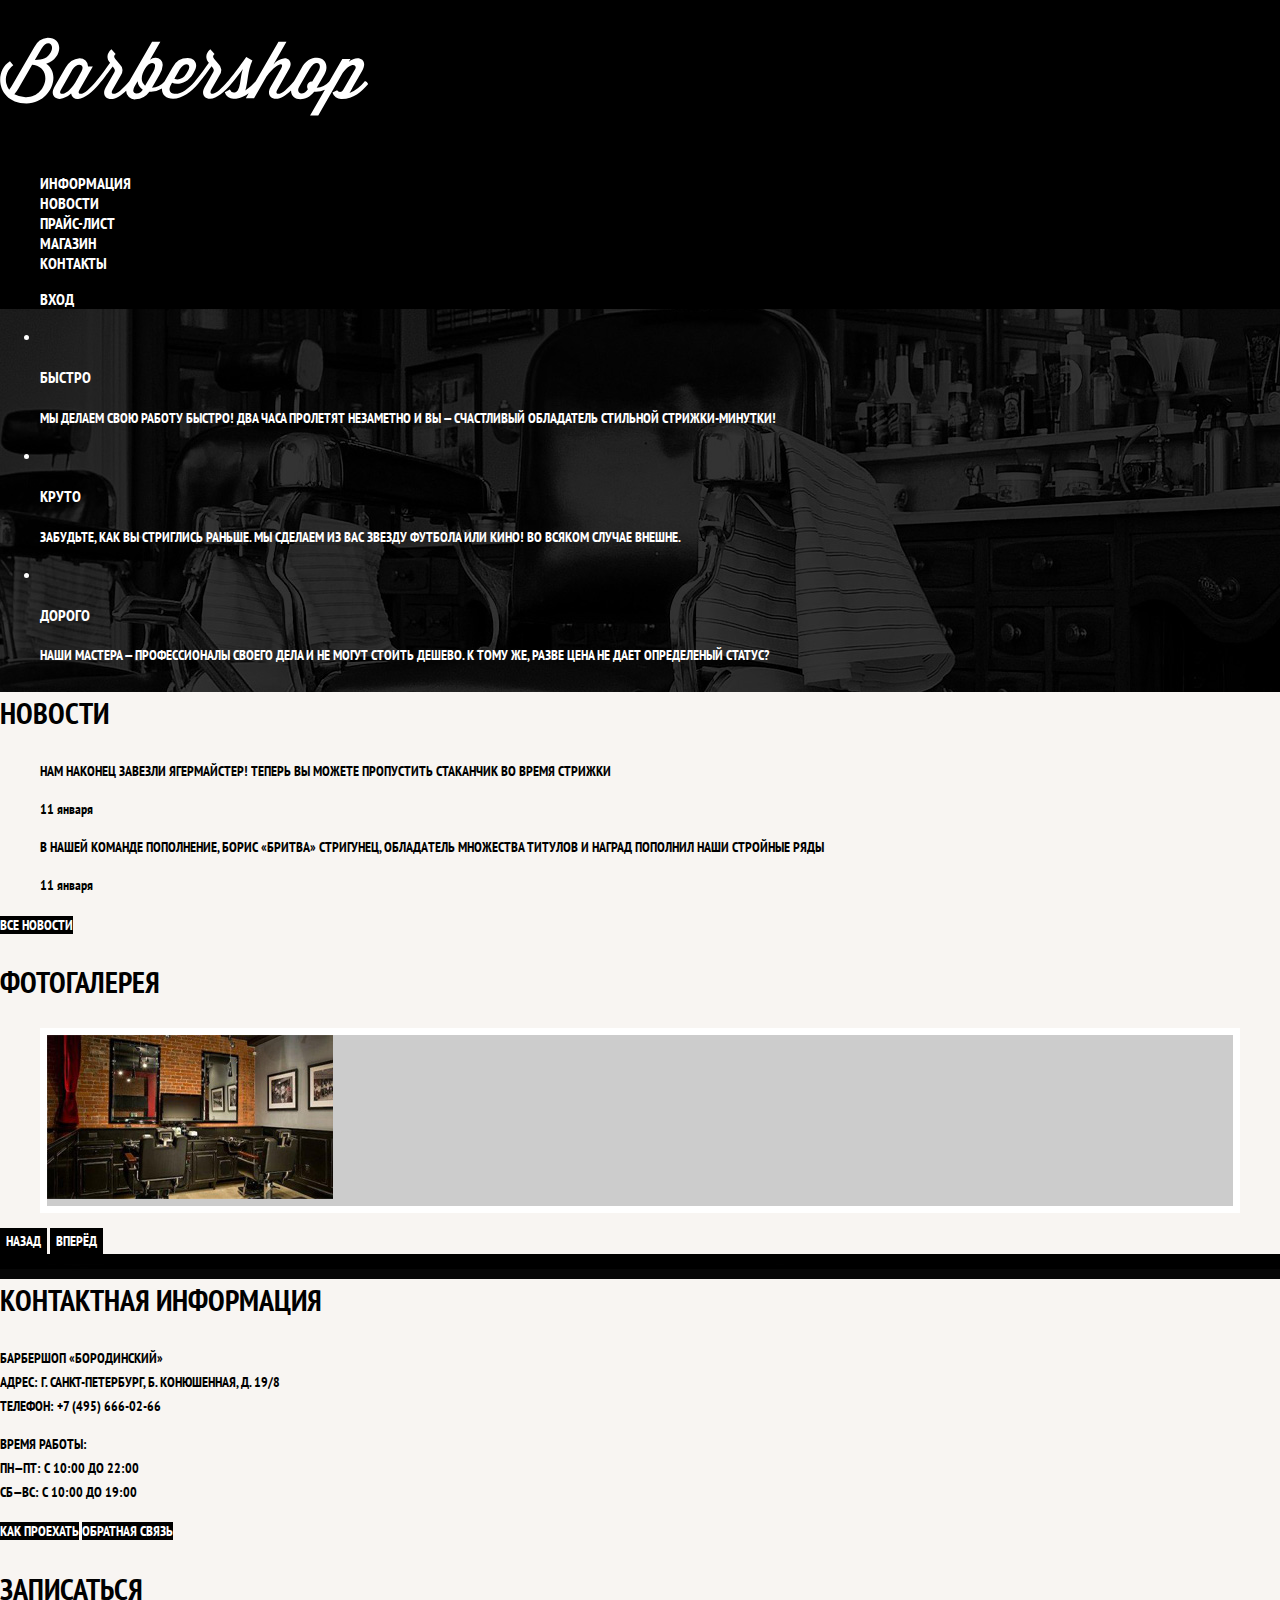
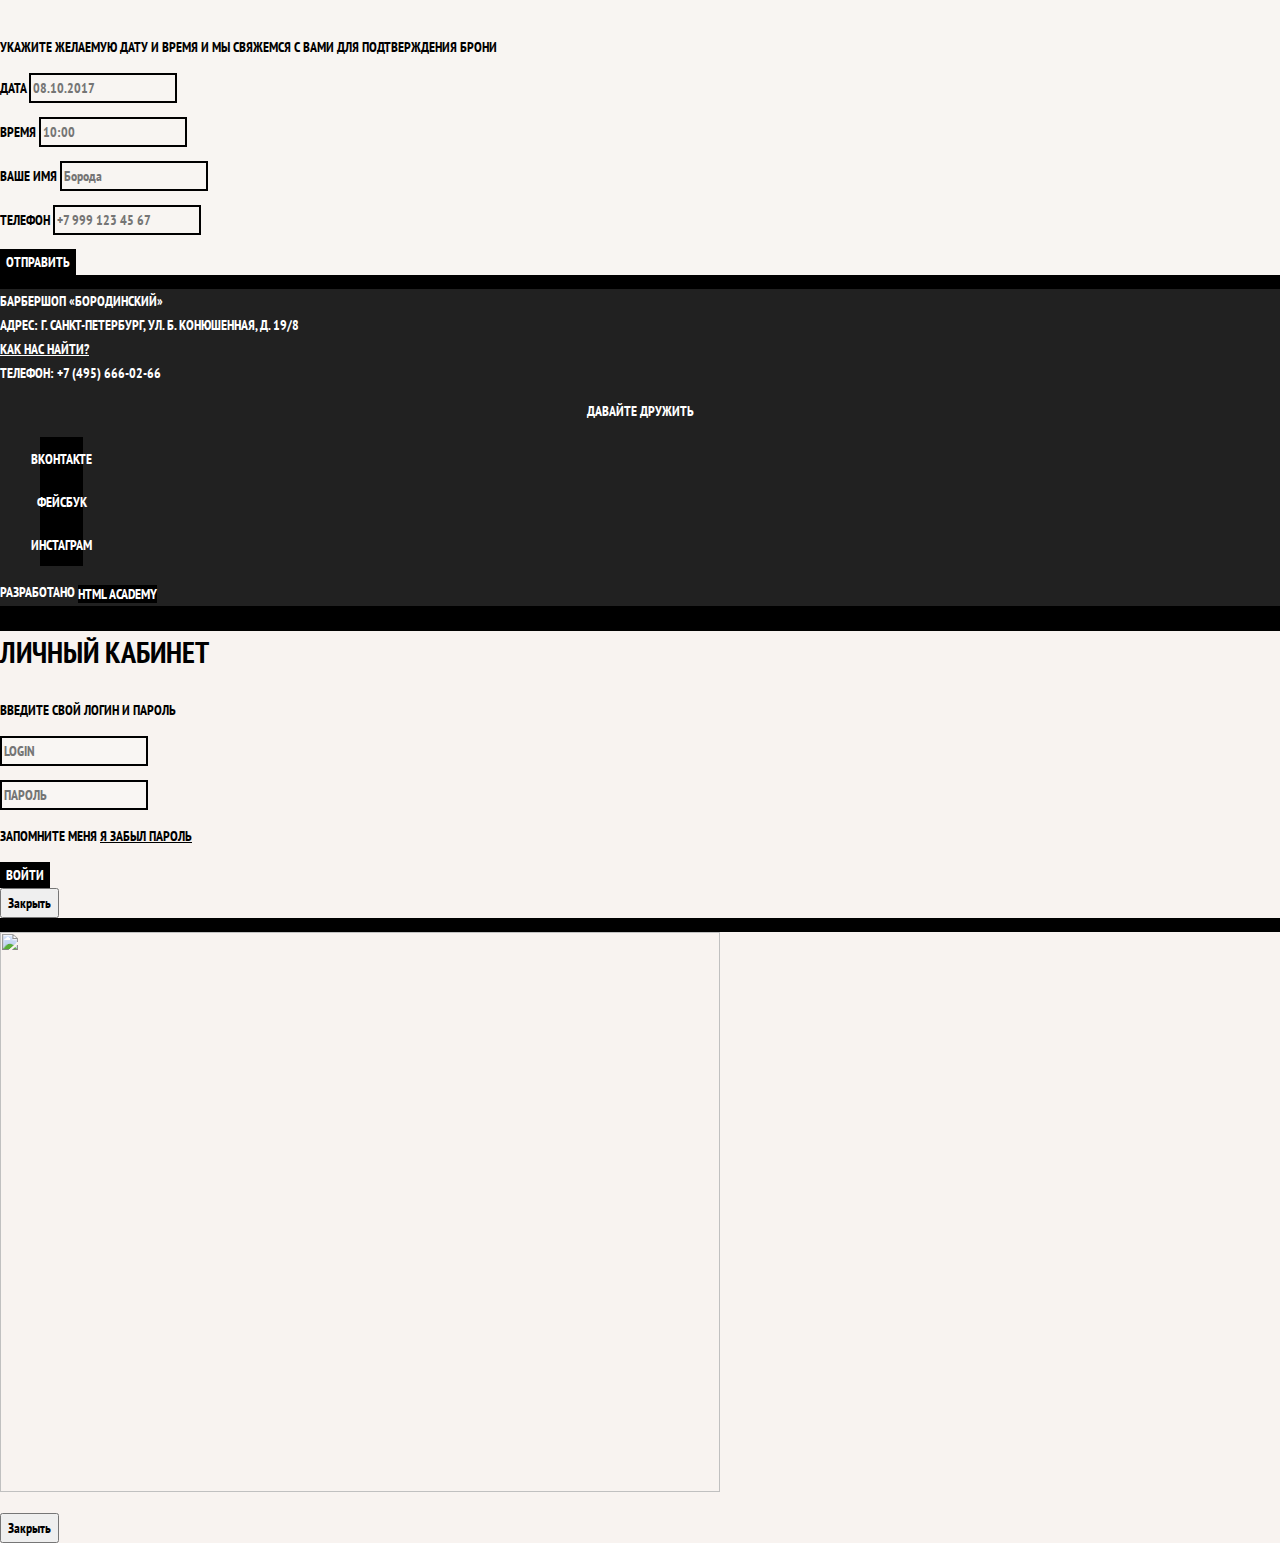
==== commit e06ea25f: "test commit" ====
--- a/index.html
+++ b/index.html
@@ -5,7 +5,11 @@
   <meta charset="UTF-8">
   <meta name="viewport" content="width=device-width, initial-scale=1.0">
   <meta http-equiv="X-UA-Compatible" content="ie=edge">
-  <title>Document</title>
+  <title>Барбершоп</title>
+  <link href="https://fonts.googleapis.com/css?family=PT+Sans+Narrow:400,700&display=swap&subset=cyrillic"
+    rel="stylesheet">
+  <link rel="stylesheet" href="css/normalize.css">
+  <link rel="stylesheet" href="css/style.css">
 </head>
 
 <body>
@@ -22,7 +26,10 @@
         <li><a href="contacts.html">Контакты</a></li>
       </ul>
       <ul class="user-navigation">
-        <li class="login-link">Вход</li>
+        <li class="login-link">
+          <a href="login.html" class="login-link">Вход</a>
+        </li>
+
       </ul>
     </nav>
   </header>
@@ -47,50 +54,73 @@
       </ul>
     </section>
 
-    <section class="news">
-      <h2>Новости</h2>
-      <ul class="news-list">
-        <li class="news-item">
-          <p>НАМ НАКОНЕЦ ЗАВЕЗЛИ ЯГЕРМАЙСТЕР! ТЕПЕРЬ ВЫ МОЖЕТЕ ПРОПУСТИТЬ СТАКАНЧИК ВО ВРЕМЯ СТРИЖКИ</p>
-          <time datetime="2016-01-11">11 января</time>
-        </li>
-        <li class="news-item">
-          <p>В НАШЕЙ КОМАНДЕ ПОПОЛНЕНИЕ, БОРИС «БРИТВА» СТРИГУНЕЦ, ОБЛАДAТЕЛЬ МНОЖЕСТВА ТИТУЛОВ И НАГРАД ПОПОЛНИЛ НАШИ
-            СТРОЙНЫЕ РЯДЫ</p>
-          <time datetime="2016-01-18">11 января</time>
-        </li>
-      </ul>
-      <a href="news.html" class="button">Все новости</a>
-    </section>
+    <div class="index-columns">
+      <section class="news">
+        <h2>Новости</h2>
+        <ul class="news-list">
+          <li class="news-item">
+            <p>НАМ НАКОНЕЦ ЗАВЕЗЛИ ЯГЕРМАЙСТЕР! ТЕПЕРЬ ВЫ МОЖЕТЕ ПРОПУСТИТЬ СТАКАНЧИК ВО ВРЕМЯ СТРИЖКИ</p>
+            <time datetime="2016-01-11">11 января</time>
+          </li>
+          <li class="news-item">
+            <p>В НАШЕЙ КОМАНДЕ ПОПОЛНЕНИЕ, БОРИС «БРИТВА» СТРИГУНЕЦ, ОБЛАДAТЕЛЬ МНОЖЕСТВА ТИТУЛОВ И НАГРАД ПОПОЛНИЛ НАШИ
+              СТРОЙНЫЕ РЯДЫ</p>
+            <time datetime="2016-01-18">11 января</time>
+          </li>
+        </ul>
+        <a href="news.html" class="button">Все новости</a>
+      </section>
 
-    <section class="gallery">
-      <h2>Фотогалерея</h2>
-      <figure class="gallery-content">
-        <a href="#"><img src="img/studio.jpg" width="286" height="164" alt="Интерьер"></a>
-      </figure>
-      <span class="button gallery-button gallery-button-back">Назад</span>
-      <span class="button gallery-button gallery-button-next">Вперёд</span>
-    </section>
+      <section class="gallery">
+        <h2>Фотогалерея</h2>
+        <figure class="gallery-content">
+          <a href="#"><img src="img/studio.jpg" width="286" height="164" alt="Интерьер"></a>
+        </figure>
+        <button class="button gallery-button gallery-button-back" type="button">Назад</button>
+        <button class="button gallery-button gallery-button-next" type="button">Вперёд</button>
+      </section>
+    </div>
 
-    <section class="contacts">
-      <h2>Контактная информация</h2>
-      <p>БАРБЕРШОП «БОРОДИНСКИЙ»<br>
-        АДРЕС: Г. САНКТ-ПЕТЕРБУРГ, Б. КОНЮШЕННАЯ, Д. 19/8<br>
-        ТЕЛЕФОН: +7 (495) 666-02-66<br>
-      </p>
-      <p>ВРЕМЯ РАБОТЫ: <br>
-        ПН—ПТ: С 10:00 ДО 22:00<br>
-        СБ—ВС: С 10:00 ДО 19:00<br>
-      </p>
-      <a href="map.html" class="button">Как проехать</a>
-      <a href="contacts.html" class="button">Обратная связь</a>
-    </section>
+    <div class="index-columns">
+      <section class="contacts">
+        <h2>Контактная информация</h2>
+        <p>БАРБЕРШОП «БОРОДИНСКИЙ»<br>
+          АДРЕС: Г. САНКТ-ПЕТЕРБУРГ, Б. КОНЮШЕННАЯ, Д. 19/8<br>
+          ТЕЛЕФОН: +7 (495) 666-02-66<br>
+        </p>
+        <p>ВРЕМЯ РАБОТЫ: <br>
+          ПН—ПТ: С 10:00 ДО 22:00<br>
+          СБ—ВС: С 10:00 ДО 19:00<br>
+        </p>
+        <a href="map.html" class="button">Как проехать</a>
+        <a href="contacts.html" class="button">Обратная связь</a>
+      </section>
 
-    <section class="appointment">
-      <h2>записаться</h2>
-      <p class="appointment-info">УКАЖИТЕ ЖЕЛАЕМУЮ ДАТУ И ВРЕМЯ И МЫ СВЯЖЕМСЯ С ВАМИ ДЛЯ ПОДТВЕРЖДЕНИЯ БРОНИ</p>
-      <!-- Здесь будет форма -->
-    </section>
+
+      <section class="appointment">
+        <h2>Записаться</h2>
+        <p class="appointment-info">УКАЖИТЕ ЖЕЛАЕМУЮ ДАТУ И ВРЕМЯ И МЫ СВЯЖЕМСЯ С ВАМИ ДЛЯ ПОДТВЕРЖДЕНИЯ БРОНИ</p>
+        <form action="#" class="appointment-form" method="post">
+          <p class="appointment-item">
+            <label for="appointment-date">Дата</label>
+            <input id="appointment-date" type="text" name="date" value="" placeholder="08.10.2017">
+          </p>
+          <p class="appointment-item">
+            <label for="appointment-time">Время</label>
+            <input id="appointment-time" type="text" name="time" value="" placeholder="10:00">
+          </p>
+          <p class="appointment-item">
+            <label for="appointment-name">Ваше имя</label>
+            <input id="appointment-name" type="text" name="name" value="" placeholder="Борода">
+          </p>
+          <p class="appointment-item">
+            <label for="appointment-phone">Телефон</label>
+            <input id="appointment-phone" type="tel" name="phone" value="" placeholder="+7 999 123 45 67">
+          </p>
+          <button class="button" type="submit">Отправить</button>
+        </form>
+      </section>
+    </div>
   </main>
 
   <footer class="main-footer">
@@ -117,13 +147,34 @@
   <section class="modal modal-login">
     <h2>Личный кабинет</h2>
     <p>Введите свой логин и пароль</p>
-    <span class="modal-close">x</span>
+    <form class="login-form" action="#" method="POST">
+      <p>
+        <label for="user-login" class="visually-hidden">Логин</label>
+        <input type="text" name="login" id="user-login" class="login-user-icon" placeholder="login">
+      </p>
+      <p>
+        <label for="login-password" class="visually-hidden">Пароль</label>
+        <input type="password" name="password" id="login-password" class="login-user-password" placeholder="Пароль">
+      </p>
+      <p class="login-password-info">
+        <label class="login-checkbox">
+          <span class="checkbox-indicator"></span>
+          Запомните меня
+        </label>
+        <a href="" class="restore">Я забыл пароль</a>
+      </p>
+      <button class="button" type="submit">Войти</button>
+    </form>
+    <button class="modal-close" type="button">Закрыть</span>
   </section>
 
   <section class="modal modal-map">
     <h2 class="visually-hidden">Как до нас добраться</h2>
-    <p>Введите свой логин и пароль</p>
-    <span class="modal-close">x</span>
+    <p>
+      <img src="img/map.jpg" alt="" width="720" height="560"
+        alt="Офис компании по адресу ул. Большая Конюшенная 19/8, Санкт-Петербург">
+    </p>
+    <button class="modal-close" type="button">Закрыть</button>
   </section>
 
 
--- a/css/style.css
+++ b/css/style.css
@@ -0,0 +1,707 @@
+/* @charset "UTF-8";
+
+html {
+  min-width: 1122px;
+  min-height: 1750px;
+} */
+
+body {
+  font-family: "PT Sans Narrow", Arial, sans-serif;
+  font-size: 14px;
+  line-height: 24px;
+  font-weight: 700;
+  color: #ffffff;
+  text-transform: uppercase;
+
+  background-color: #000000;
+  background-image: url("../img/bg.jpg");
+  background-position: top center;
+  background-repeat: no-repeat;
+}
+
+
+/* body .visually-hidden:not(:focus):not(:active),
+body input[type="checkbox"].visually-hidden,
+body input[type="radio"].visually-hidden {
+  position: absolute;
+  width: 1px;
+  height: 1px;
+  margin: -1px;
+  border: 0;
+  padding: 0;
+  white-space: nowrap;
+  -webkit-clip-path: inset(100%);
+          clip-path: inset(100%);
+  clip: rect 0 0 0 0;
+  overflow: hidden;
+} */
+/* 
+.container {
+  width: 940px;
+  margin: 0 auto;
+  padding: 0 10px;
+} */
+
+/* .main-header {
+  margin-bottom: 75px;
+} */
+
+.main-navigation {
+  font-size: 16px;
+  line-height: 20px;
+  color: #ffffff;
+
+  background-color: #000;
+
+  /* display: flex;
+  flex-direction: column;
+  align-items: center; */
+}
+
+/* .main-header .main-navigation .main-header-logo {
+  width: 368px;
+  height: 153px;
+  -webkit-box-ordinal-group: 2;
+      -ms-flex-order: 1;
+          order: 1;
+} */
+
+/* .main-header .main-navigation .main-navigation-wrapper {
+  width: 100%;
+  margin-bottom: 60px;
+  background-color: #000;
+} */
+
+/* .main-header .main-navigation .main-navigation-wrapper .container {
+  display: -webkit-box;
+  display: -ms-flexbox;
+  display: flex;
+  -webkit-box-pack: justify;
+      -ms-flex-pack: justify;
+          justify-content: space-between;
+} */
+
+.site-navigation,
+.user-navigation {
+  /* display: flex; */
+  list-style: none;
+  /* margin: 0;
+  padding: 0;
+  max-width: 140px; */
+}
+
+/* .main-header .main-navigation .main-navigation-wrapper .container .user-navigation .login-link {
+  padding-left: 50px;
+  position: relative;
+} */
+
+/* .main-header .main-navigation .main-navigation-wrapper .container .user-navigation .login-link::before {
+  content: "";
+  width: 16px;
+  height: 18px;
+  position: absolute;
+  top: 27px;
+  left: 24px;
+  background: url("../img/login.svg") no-repeat 0 0;
+  opacity: 0.3;
+} */
+
+/* .main-header .main-navigation .main-navigation-wrapper .container .user-navigation .login-link:hover::before, .main-header .main-navigation .main-navigation-wrapper .container .user-navigation .login-link:focus::before, .main-header .main-navigation .main-navigation-wrapper .container .user-navigation .login-link:active::before {
+  opacity: 1;
+} */
+
+.site-navigation a,
+.user-navigation a {
+  /* display: block;
+  padding: 0 20px;
+  line-height: 70px; */
+  color: #ffffff;
+}
+
+.site-navigation a:hover,
+.site-navigation a:focus,
+.user-navigation a:hover,
+.user-navigation a:focus {
+  background-color: #242424;
+}
+
+/* .inner-page {
+  color: #000000;
+  background-color: #f9f6f3;
+  background-image: url("img/pattern-light.jpg");
+  background-position: 0 0;
+} */
+
+/* .inner-page .main-header {
+  margin-bottom: 50px;
+} */
+
+/* .inner-page .main-navigation {
+  min-height: 70px;
+  background-color: #000000;
+  -webkit-box-align: start;
+      -ms-flex-align: start;
+          align-items: flex-start;
+  -webkit-box-orient: horizontal;
+  -webkit-box-direction: normal;
+      -ms-flex-direction: row;
+          flex-direction: row;
+} */
+
+/* .inner-page .main-header-logo {
+  -webkit-box-ordinal-group: 1;
+      -ms-flex-order: 0;
+          order: 0;
+  width: 111px;
+  height: 24px;
+  padding: 23px 20px;
+} */
+
+/* .inner-page .user-navigation {
+  margin-left: auto;
+} */
+
+/* .features {
+  margin-bottom: 80px;
+} */
+
+.features-list {
+  list-style: none;
+  /* margin: 0;
+  padding: 0;
+  display: flex;
+  justify-content: space-between; */
+}
+
+.feature-item {
+  text-align: center;
+
+  /* justify-content: space-between;
+  width: 300px; */
+}
+
+.feature-item h3 {
+  /* margin: 0;
+  margin-bottom: 60px; */
+  font-size: 30px;
+  line-height: 42px;
+  /* position: relative; */
+}
+
+/* .feature-item h3::after {
+  content: "";
+  position: absolute;
+  bottom: -30px;
+  left: 50%;
+  width: 20px;
+  height: 20px;
+  margin-left: -10px;
+  background-color: #fff;
+  -webkit-transform: rotate(45deg);
+          transform: rotate(45deg);
+} */
+
+/* .feature-item P {
+  margin: 0 10px;
+} */
+
+/* .news, .contacts {
+  width: 380px;
+} */
+
+.index-columns {
+  color: #000000;
+
+  background-color: #f8f5f2;
+  background-image: url("../img/line.png"), url("../img/pattern-light.jpg");
+  background-position: center, 0 0;
+  background-repeat: no-repeat, repeat;
+  /* padding: 50px 80px;
+  display: flex;
+  justify-content: space-between;
+  margin-bottom: 35px; */
+}
+
+/* .gallery .appointment {
+  width: 300px;
+} */
+
+/* .page-title {
+  margin: 0;
+  margin-bottom: 15px;
+  padding: 0;
+} */
+
+.index-columns h2 {
+  /* margin: 0;
+  margin-bottom: 25px; */
+  font-size: 30px;
+  line-height: 42px;
+}
+
+.news-list {
+  /* margin: 0;
+  padding: 0;
+  margin-bottom: 25px; */
+  list-style: none;
+}
+
+/* .news-item {
+  margin-bottom: 25px;
+} */
+
+/* .news-item p {
+  margin: 0;
+} */
+
+.news-list time {
+  text-transform: none;
+}
+
+/* .gallery {
+  width: 300px;
+} */
+
+/* .gallery-container {
+  position: relative;
+  height: 260px;
+} */
+
+.gallery-content {
+  /* height: 164px;
+  margin: 0; */
+  background-color: #cccccc;
+  border: 7px solid #ffffff;
+}
+
+/* .gallery-content img {
+  width: 286px;
+  height: 164px;
+} */
+
+/* .button.gallery-button {
+  -webkit-box-sizing: border-box;
+          box-sizing: border-box;
+  position: absolute;
+  bottom: 0;
+  width: 140px;
+  margin: 0;
+} */
+
+/* .gallery-button-back {
+  left: 0;
+} */
+
+/* .gallery-button-next {
+  right: 0;
+} */
+
+/* .contacts {
+  width: 380px;
+} */
+
+/* .contacts p {
+  margin: 0;
+  margin-bottom: 25px;
+} */
+
+/* .appointment {
+  width: 300px;
+} */
+
+/* .appointment-info {
+  margin: 0;
+  margin-bottom: 15px;
+} */
+
+/* .appointment-form {
+  display: -webkit-box;
+  display: -ms-flexbox;
+  display: flex;
+  -ms-flex-flow: wrap;
+      flex-flow: wrap;
+  -webkit-box-pack: justify;
+      -ms-flex-pack: justify;
+          justify-content: space-between;
+} */
+
+/* .appointment-item {
+  width: 140px;
+  margin: 0;
+  margin-bottom: 10px;
+} */
+
+/* .appointment-item label {
+  display: block;
+  margin-bottom: 9px;
+  margin-left: 15px;
+} */
+
+.appointment-item input {
+
+  /* box-sizing: border-box;
+  width: 140px;
+  padding: 8px 15px 7px 15px; */
+
+  background-color: transparent;
+  border: 2px solid #000000;
+}
+
+.appointment-item input:focus {
+  border-color: #663d15;
+}
+
+/* .appointment .button {
+  width: 100%;
+  margin-top: 10px;
+  margin-right: 0;
+} */
+
+/* .page-title {
+  font-size: 30px;
+  line-height: 42px;
+} */
+
+/* .breadcrumbs {
+  list-style: none;
+  padding: 0;
+  margin: 0;
+  margin-bottom: 50px;
+} */
+
+/* .catalog-colums {
+  display: -webkit-box;
+  display: -ms-flexbox;
+  display: flex;
+  -webkit-box-pack: justify;
+      -ms-flex-pack: justify;
+          justify-content: space-between;
+} */
+
+/* .breadcrumbs a {
+  color: #000000;
+} */
+
+/* .breadcrumbs a:hover,
+.breadcrumbs a:focus {
+  text-decoration: underline;
+} */
+/* 
+.breadcrumbs-current {
+  color: #aba9a7;
+} */
+
+/* .filters {
+  width: 180px;
+} */
+
+/* .filter fieldset {
+  border: none;
+} */
+/* 
+.filter legend {
+  font-size: 24px;
+  line-height: 30px;
+} */
+
+/* .filter ul {
+  list-style: none;
+  line-height: 18px;
+} */
+
+/* .filter-input:hover + label,
+.filter-input:focus + label {
+  color: #663d15;
+} */
+
+/* .filter-input:disabled + label {
+  color: #000000;
+  opacity: 0.5;
+} */
+
+/* .catalog {
+  width: 700px;
+} */
+
+/* .catalog-list {
+  display: -webkit-box;
+  display: -ms-flexbox;
+  display: flex;
+  -ms-flex-flow: wrap;
+      flex-flow: wrap;
+  list-style: none;
+  margin: 0;
+  padding: 0;
+  margin-bottom: 25px;
+} */
+
+/* .catalog-item {
+  width: 220px;
+  margin-bottom: 20px;
+  margin-right: 20px;
+  background-color: #f8f8f8;
+  -webkit-box-shadow: 0 0 10px rgba(0, 0, 0, 0.1);
+          box-shadow: 0 0 10px rgba(0, 0, 0, 0.1);
+} */
+
+/* .catalog-item:nth-child(3n) {
+  margin-right: 0;
+} */
+
+/* .catalog-item:hover {
+  -webkit-box-shadow: 0 0 10px rgba(0, 0, 0, 0.2);
+          box-shadow: 0 0 10px rgba(0, 0, 0, 0.2);
+} */
+
+/* .catalog-item a {
+  color: #000000;
+} */
+
+/* .catalog-item h3 {
+  font-size: 14px;
+  line-height: 18px;
+} */
+
+/* .catalog-category {
+  text-transform: none;
+} */
+
+/* .catalog-item-price b {
+  font-size: 14px;
+  line-height: 20px;
+  text-align: center;
+  background-color: #e5e5e5;
+} */
+
+/* .catalog-item-price .button {
+  line-height: 20px;
+  color: #ffffff;
+} */
+
+/* .pagination-list {
+  padding: 0;
+  margin: 0;
+  list-style: none;
+} */
+
+/* .pagination-item a {
+  color: #ffffff;
+  background-color: #000000;
+} */
+
+/* .pagination-item a:hover,
+.pagination-item a:focus,
+.pagination-item a:active {
+  background-color: #663d15;
+} */
+
+/* .pagination-item-current a {
+  color: #000000;
+  background-color: #ffffff;
+} */
+
+/* .pagination-item-current a:hover,
+.pagination-item-current a:focus,
+.pagination-item-current a:active {
+  color: #000000;
+  background-color: #ffffff;
+} */
+
+/* .product-photo-preview {
+  list-style: none;
+} */
+
+/* .product-photo-preview li {
+  -webkit-box-shadow: 0 0 10px 2px rgba(0, 0, 0, 0.1);
+          box-shadow: 0 0 10px 2px rgba(0, 0, 0, 0.1);
+} */
+
+/* .product-photo-full {
+  -webkit-box-shadow: 0 0 10px 2px rgba(0, 0, 0, 0.1);
+          box-shadow: 0 0 10px 2px rgba(0, 0, 0, 0.1);
+} */
+
+/* .product-article {
+  text-align: right;
+  color: #aeaeae;
+} */
+
+/* .product-price b {
+  line-height: 20px;
+  text-align: center;
+  background-color: #e5e5e5;
+} */
+
+/* .product-info h3 {
+  font-size: 24px;
+  line-height: 30px;
+} */
+
+/* .product-info ul {
+  list-style: none;
+} */
+
+.button {
+  /* display: inline-block;
+  margin-right: 16px;
+  padding: 10px 30px; */
+  color: #ffffff;
+  text-transform: uppercase;
+
+  background-color: #000000;
+}
+
+.button:hover,
+.button:focus,
+.button:active {
+  background-color: #663d15;
+}
+
+/* .button.disabled,
+.button:disabled {
+  cursor: default;
+  opacity: 0,5;
+  background-color: #000000;
+} */
+
+.main-footer {
+  color: #ffffff;
+
+  background-color: #212121;
+  background-image: url("img/pattern-dark.jpg");
+  background-position: 0 0;
+  background-repeat: repeat;
+  /* margin-top: 65px;
+  padding: 60px 0; */
+}
+
+/* .inner-page .main-footer {
+  margin-top: 45px;
+} */
+
+/* .main-footer .container {
+  display: -webkit-box;
+  display: -ms-flexbox;
+  display: flex;
+} */
+
+/* .footer-contacts {
+  margin: 0;
+  width: 320px;
+  margin-right: 80px;
+} */
+
+.footer-contacts a {
+  color: #ffffff;
+  text-decoration: underline;
+}
+
+.footer-contacts a:hover,
+.footer-contacts a:hover {
+  text-decoration: none;
+}
+
+.footer-social {
+  text-align: center;
+  /* width: 145px; */
+}
+
+.footer-social ul {
+  /* display: flex;
+  width: 141px;
+  flex-wrap: wrap;
+  justify-content: space-between; */
+  list-style: none;
+  /* margin: 0 auto;
+  padding: 0; */
+}
+
+/* .footer-social b {
+  display: block;
+  margin-bottom: 15px;
+} */
+
+.social-button {
+  color: #fff;
+  display: flex;
+  align-items: center;
+  justify-content: center;
+  width: 43px;
+  height: 43px;
+  background-color: #000000;
+}
+
+/* .social-button:hover,
+.social-button:focus {
+  background-color: #ffffff;
+} */
+
+/* .social-button:hover path,
+.social-button:focus path {
+  fill: #000000;
+} */
+
+.footer-copyright {
+  text-align: center;
+  width: 150px;
+  margin: 0;
+  margin-left: auto;
+} 
+
+/* .footer-copyright .button {
+  display: block;
+  margin-right: 0;
+}  */
+
+/* .footer-copyright b {
+  display: block;
+  margin-bottom: 15px;
+} */
+
+.footer-copyright .button:hover,
+.footer-copyright .button:focus {
+  color: #000000;
+  background-color: #ffffff;
+}
+
+.modal {
+  color: #000000;
+  background-color: #f8f3f0;
+  background-image: url("img/pattern-light.jpg");
+  background-position: 0 0;
+  background-repeat: repeat;
+}
+
+.modal h2 {
+  font-size: 30px;
+  line-height: 42px;
+}
+
+.login-form input[type="text"],
+.login-form input[type="password"] {
+  font: inherit;
+  color: #000000;
+  text-transform: uppercase;
+
+  background-color: #f9f6f3;
+  border: 2px solid #000000;
+}
+
+/* .login-form input:focus {
+  border-color: #663d15;
+} */
+
+.login-ckeckbox:hover,
+.login-ckeckbox:focus {
+  color: #663d15;
+}
+
+.restore {
+  color: #000000;
+  text-decoration: underline;
+} 
+
+.restore:hover,
+.restore:focus {
+  text-decoration: none;
+}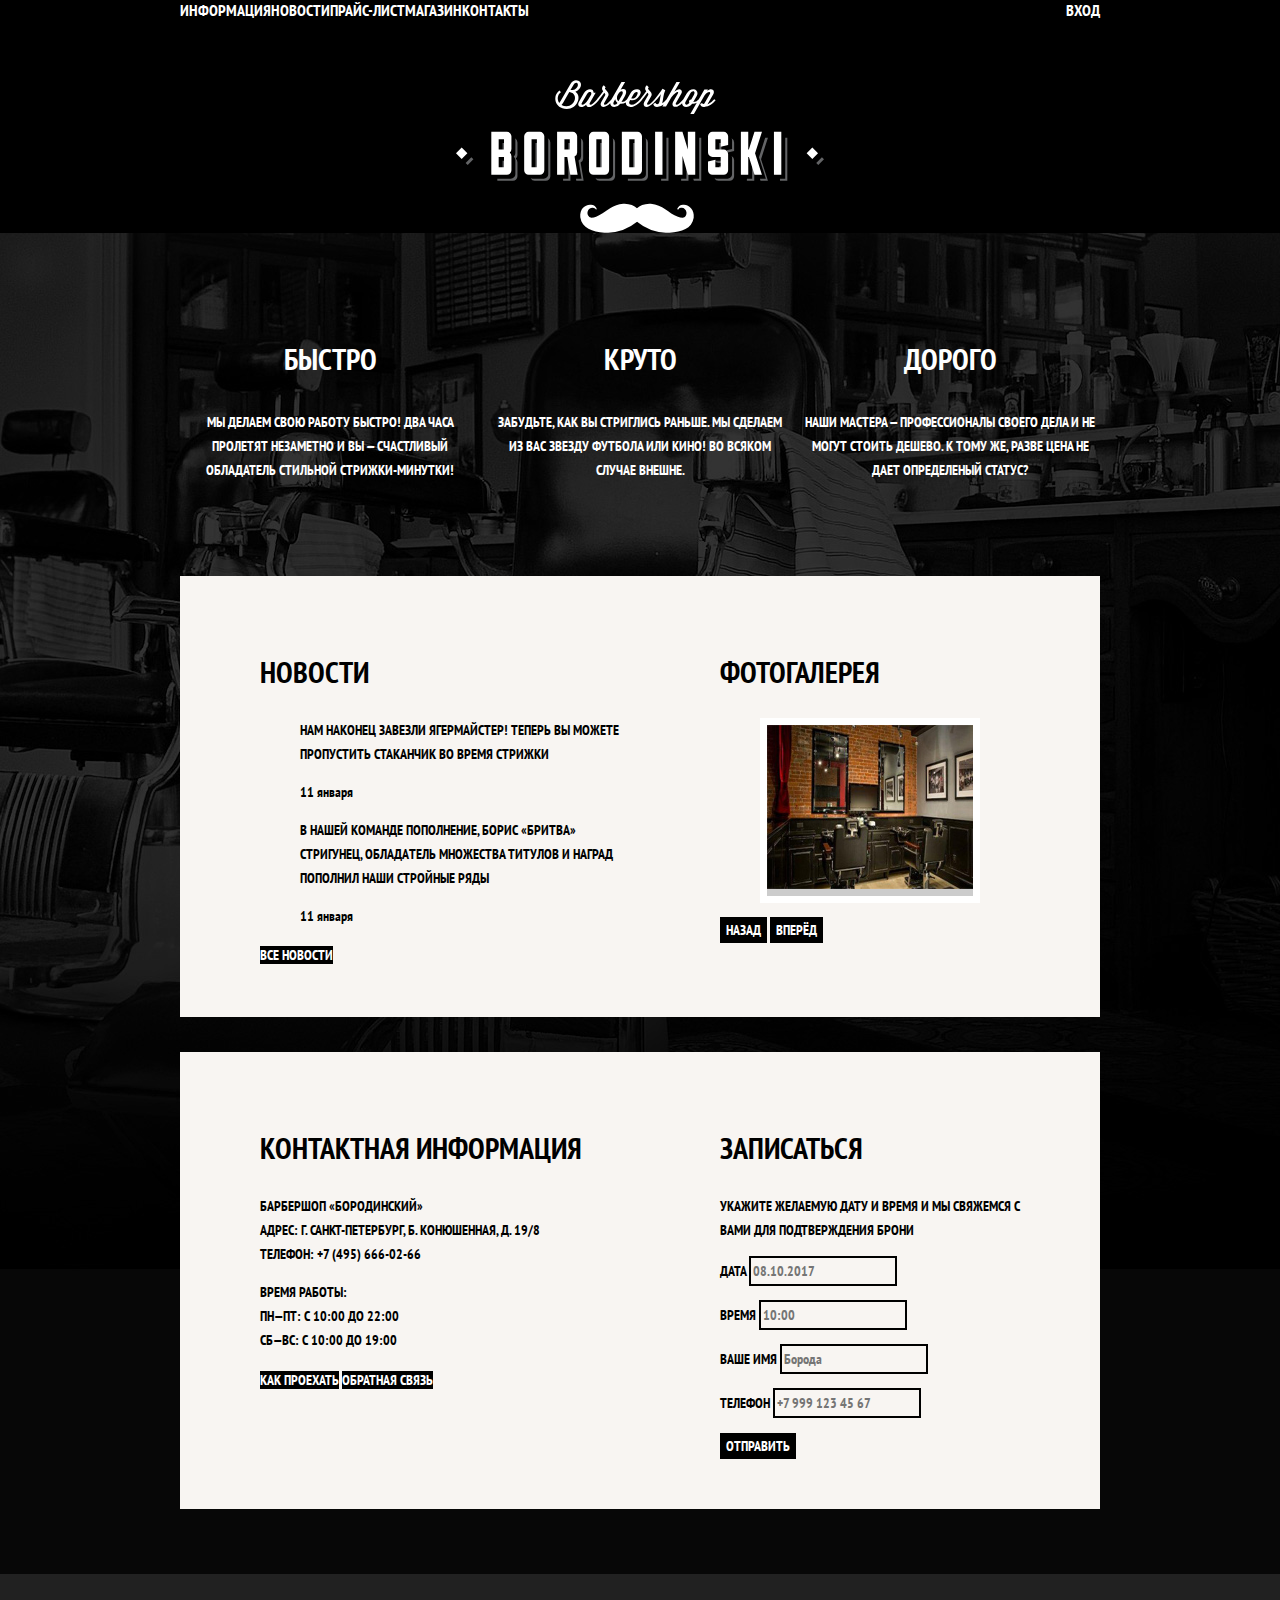
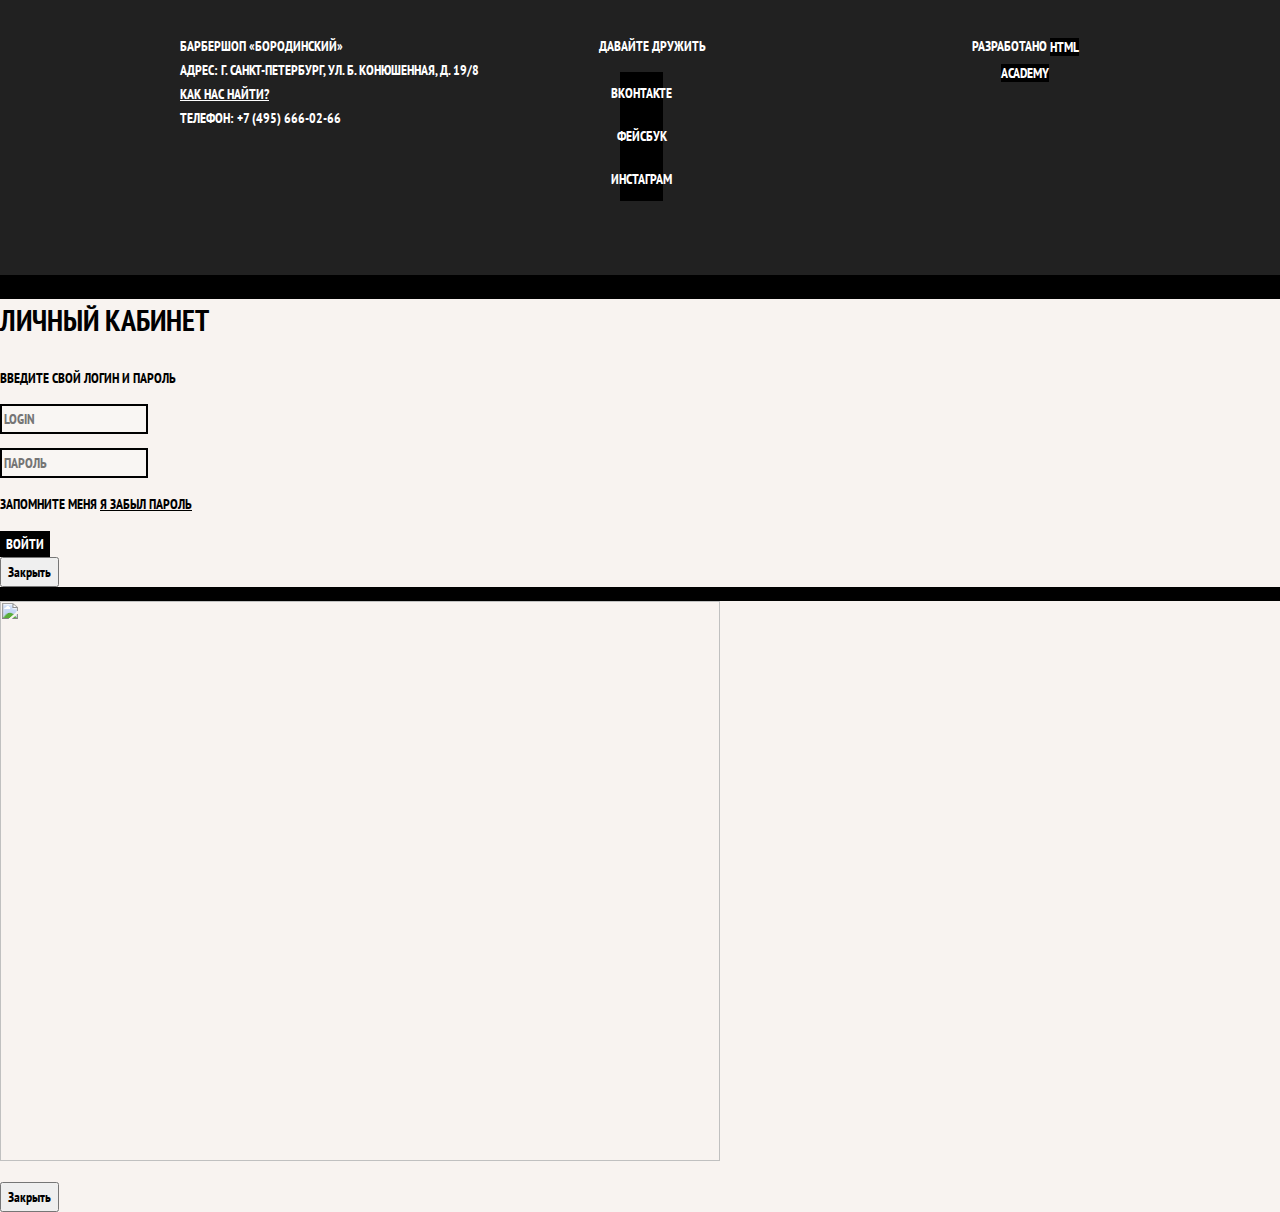
==== commit 03a92f9a: "new" ====
--- a/index.html
+++ b/index.html
@@ -16,21 +16,24 @@
   <header class="main-header">
     <nav class="main-navigation">
       <a href="" class="main-header-logo">
-        <img src="img/logo.svg" alt='Барбершоп "Бородинский"' width="368" height="153">
+        <img src="img/index-logo.svg" alt='Барбершоп "Бородинский"' width="368" height="153">
       </a>
-      <ul class="site-navigation">
-        <li><a href="info.html">Информация</a></li>
-        <li><a href="news.html">Новости</a></li>
-        <li><a href="price.html">Прайс-лист</a></li>
-        <li><a href="catalog.html">Магазин</a></li>
-        <li><a href="contacts.html">Контакты</a></li>
-      </ul>
-      <ul class="user-navigation">
-        <li class="login-link">
-          <a href="login.html" class="login-link">Вход</a>
-        </li>
-
-      </ul>
+      <div class="main-navigation-wrapper">
+        <div class="container">
+          <ul class="site-navigation">
+            <li><a href="info.html">Информация</a></li>
+            <li><a href="news.html">Новости</a></li>
+            <li><a href="price.html">Прайс-лист</a></li>
+            <li><a href="catalog.html">Магазин</a></li>
+            <li><a href="contacts.html">Контакты</a></li>
+          </ul>
+          <ul class="user-navigation">
+            <li class="login-link">
+              <a href="login.html" class="login-link">Вход</a>
+            </li>
+          </ul>
+        </div>
+      </div>
     </nav>
   </header>
 
@@ -38,19 +41,23 @@
     <h1 class="visually-hidden">Барбершоп Бородинский</h1>
     <section class="features">
       <h2 class="visually-hidden">Преимущества</h2>
-      <ul class="feature-list">
-        <li class="feature-item"></li>
-        <h3>Быстро</h3>
-        <p>МЫ ДЕЛАЕМ СВОЮ РАБОТУ БЫСТРО! ДВА ЧАСА ПРОЛЕТЯТ НЕЗАМЕТНО И ВЫ — СЧАСТЛИВЫЙ ОБЛАДАТЕЛЬ СТИЛЬНОЙ
-          СТРИЖКИ-МИНУТКИ!</p>
-        <li class="feature-item"></li>
-        <h3>КРУТО</h3>
-        <p>ЗАБУДЬТЕ, КАК ВЫ СТРИГЛИСЬ РАНЬШЕ. МЫ СДЕЛАЕМ ИЗ ВАС ЗВЕЗДУ ФУТБОЛА ИЛИ КИНО! ВО ВСЯКОМ СЛУЧАЕ ВНЕШНЕ.
-        </p>
-        <li class="feature-item"></li>
-        <h3>ДОРОГО</h3>
-        <p>НАШИ МАСТЕРА — ПРОФЕССИОНАЛЫ СВОЕГО ДЕЛА И НЕ МОГУТ СТОИТЬ ДЕШЕВО. К ТОМУ ЖЕ, РАЗВЕ ЦЕНА НЕ ДАЕТ ОПРЕДЕЛЕНЫЙ
-          СТАТУС?</p>
+      <ul class="features-list">
+        <li class="features-item">
+          <h3>Быстро</h3>
+          <p>МЫ ДЕЛАЕМ СВОЮ РАБОТУ БЫСТРО! ДВА ЧАСА ПРОЛЕТЯТ НЕЗАМЕТНО И ВЫ — СЧАСТЛИВЫЙ ОБЛАДАТЕЛЬ СТИЛЬНОЙ
+            СТРИЖКИ-МИНУТКИ!</p>
+        </li>
+        <li class="features-item">
+          <h3>КРУТО</h3>
+          <p>ЗАБУДЬТЕ, КАК ВЫ СТРИГЛИСЬ РАНЬШЕ. МЫ СДЕЛАЕМ ИЗ ВАС ЗВЕЗДУ ФУТБОЛА ИЛИ КИНО! ВО ВСЯКОМ СЛУЧАЕ ВНЕШНЕ.
+          </p>
+        </li>
+        <li class="features-item">
+          <h3>ДОРОГО</h3>
+          <p>НАШИ МАСТЕРА — ПРОФЕССИОНАЛЫ СВОЕГО ДЕЛА И НЕ МОГУТ СТОИТЬ ДЕШЕВО. К ТОМУ ЖЕ, РАЗВЕ ЦЕНА НЕ ДАЕТ
+            ОПРЕДЕЛЕНЫЙ
+            СТАТУС?</p>
+        </li>
       </ul>
     </section>
 
@@ -124,24 +131,26 @@
   </main>
 
   <footer class="main-footer">
-    <p class="footer-contacts">
-      БАРБЕРШОП «БОРОДИНСКИЙ»<br>
-      АДРЕС: Г. САНКТ-ПЕТЕРБУРГ, УЛ. Б. КОНЮШЕННАЯ, Д. 19/8 <br>
-      <a href="map.html">КАК НАС НАЙТИ?</a> <br>
-      ТЕЛЕФОН: +7 (495) 666-02-66
-    </p>
-    <div class="footer-social">
-      <b>Давайте дружить</b>
-      <ul>
-        <li><a href="#" class="social-button">Вконтакте</a></li>
-        <li><a href="#" class="social-button">Фейсбук</a></li>
-        <li><a href="#" class="social-button">Инстаграм</a></li>
-      </ul>
+    <div class="container">
+      <p class="footer-contacts">
+        БАРБЕРШОП «БОРОДИНСКИЙ»<br>
+        АДРЕС: Г. САНКТ-ПЕТЕРБУРГ, УЛ. Б. КОНЮШЕННАЯ, Д. 19/8 <br>
+        <a href="map.html">КАК НАС НАЙТИ?</a> <br>
+        ТЕЛЕФОН: +7 (495) 666-02-66
+      </p>
+      <div class="footer-social">
+        <b>Давайте дружить</b>
+        <ul>
+          <li><a href="#" class="social-button">Вконтакте</a></li>
+          <li><a href="#" class="social-button">Фейсбук</a></li>
+          <li><a href="#" class="social-button">Инстаграм</a></li>
+        </ul>
+      </div>
+      <p class="footer-copyright">
+        <b>Разработано</b>
+        <a href="#" class="button">HTML Academy</a>
+      </p>
     </div>
-    <p class="footer-copyrigth">
-      <b>Разработано</b>
-      <a href="#" class="button">HTML Academy</a>
-    </p>
   </footer>
 
   <section class="modal modal-login">
--- a/css/style.css
+++ b/css/style.css
@@ -35,59 +35,60 @@
   clip: rect 0 0 0 0;
   overflow: hidden;
 } */
-/* 
+
+.main-header {
+  margin-bottom: 75px;
+}
+
+.main-navigation {
+  font-size: 16px;
+  line-height: 20px;
+  color: #ffffff;
+
+  background-color: #000;
+
+  display: flex;
+  flex-direction: column;
+  align-items: center;
+}
+
+.main-header-logo {
+  width: 368px;
+  height: 153px;
+  order: 2;
+} 
+
+ .main-navigation-wrapper {
+  width: 100%;
+  margin-bottom: 60px;
+  background-color: #000;
+} 
+
+.main-navigation-wrapper .container {
+  display: flex;
+  justify-content: space-between;
+}
+
 .container {
   width: 940px;
   margin: 0 auto;
   padding: 0 10px;
-} */
-
-/* .main-header {
-  margin-bottom: 75px;
-} */
-
-.main-navigation {
-  font-size: 16px;
-  line-height: 20px;
-  color: #ffffff;
-
-  background-color: #000;
-
-  /* display: flex;
-  flex-direction: column;
-  align-items: center; */
-}
-
-/* .main-header .main-navigation .main-header-logo {
-  width: 368px;
-  height: 153px;
-  -webkit-box-ordinal-group: 2;
-      -ms-flex-order: 1;
-          order: 1;
-} */
-
-/* .main-header .main-navigation .main-navigation-wrapper {
-  width: 100%;
-  margin-bottom: 60px;
-  background-color: #000;
-} */
-
-/* .main-header .main-navigation .main-navigation-wrapper .container {
-  display: -webkit-box;
-  display: -ms-flexbox;
-  display: flex;
-  -webkit-box-pack: justify;
-      -ms-flex-pack: justify;
-          justify-content: space-between;
-} */
-
-.site-navigation,
+} 
+
+.site-navigation {
+ display: flex;
+  list-style: none;
+  margin: 0;
+  padding: 0;
+  max-width: 620px;
+}
+
 .user-navigation {
-  /* display: flex; */
-  list-style: none;
-  /* margin: 0;
+  display: flex;
+  list-style: none;
+  margin: 0;
   padding: 0;
-  max-width: 140px; */
+  max-width: 140px;
 }
 
 /* .main-header .main-navigation .main-navigation-wrapper .container .user-navigation .login-link {
@@ -125,12 +126,14 @@
   background-color: #242424;
 }
 
-/* .inner-page {
-  color: #000000;
+.inner-page {
+  color: #000000;
+
   background-color: #f9f6f3;
   background-image: url("img/pattern-light.jpg");
   background-position: 0 0;
-} */
+  background-repeat: repeat;
+}
 
 /* .inner-page .main-header {
   margin-bottom: 50px;
@@ -161,26 +164,24 @@
   margin-left: auto;
 } */
 
-/* .features {
+.features {
   margin-bottom: 80px;
-} */
+}
 
 .features-list {
   list-style: none;
-  /* margin: 0;
+  margin: 0;
   padding: 0;
   display: flex;
-  justify-content: space-between; */
-}
-
-.feature-item {
+  justify-content: space-between;
+}
+
+.features-item {
   text-align: center;
-
-  /* justify-content: space-between;
-  width: 300px; */
-}
-
-.feature-item h3 {
+  width: 300px;
+}
+
+.features-item h3 {
   /* margin: 0;
   margin-bottom: 60px; */
   font-size: 30px;
@@ -205,9 +206,9 @@
   margin: 0 10px;
 } */
 
-/* .news, .contacts {
+.news {
   width: 380px;
-} */
+}
 
 .index-columns {
   color: #000000;
@@ -216,10 +217,10 @@
   background-image: url("../img/line.png"), url("../img/pattern-light.jpg");
   background-position: center, 0 0;
   background-repeat: no-repeat, repeat;
-  /* padding: 50px 80px;
+  padding: 50px 80px;
   display: flex;
   justify-content: space-between;
-  margin-bottom: 35px; */
+  margin-bottom: 35px;
 }
 
 /* .gallery .appointment {
@@ -258,9 +259,9 @@
   text-transform: none;
 }
 
-/* .gallery {
+.gallery {
   width: 300px;
-} */
+}
 
 /* .gallery-container {
   position: relative;
@@ -296,18 +297,18 @@
   right: 0;
 } */
 
-/* .contacts {
+.contacts {
   width: 380px;
-} */
+}
 
 /* .contacts p {
   margin: 0;
   margin-bottom: 25px;
 } */
 
-/* .appointment {
+.appointment {
   width: 300px;
-} */
+}
 
 /* .appointment-info {
   margin: 0;
@@ -357,17 +358,17 @@
   margin-right: 0;
 } */
 
-/* .page-title {
+.page-title {
   font-size: 30px;
   line-height: 42px;
-} */
-
-/* .breadcrumbs {
-  list-style: none;
-  padding: 0;
-  margin: 0;
-  margin-bottom: 50px;
-} */
+}
+
+.breadcrumbs {
+  list-style: none;
+  /* padding: 0;
+  margin: 0;
+  margin-bottom: 50px; */
+}
 
 /* .catalog-colums {
   display: -webkit-box;
@@ -378,168 +379,162 @@
           justify-content: space-between;
 } */
 
-/* .breadcrumbs a {
-  color: #000000;
-} */
-
-/* .breadcrumbs a:hover,
+.breadcrumbs a {
+  color: #000000;
+}
+
+.breadcrumbs a:hover,
 .breadcrumbs a:focus {
   text-decoration: underline;
-} */
-/* 
+}
+
 .breadcrumbs-current {
   color: #aba9a7;
-} */
+}
 
 /* .filters {
   width: 180px;
 } */
 
-/* .filter fieldset {
+.filter fieldset {
   border: none;
-} */
-/* 
+}
+
 .filter legend {
   font-size: 24px;
   line-height: 30px;
-} */
-
-/* .filter ul {
+}
+
+.filter ul {
   list-style: none;
   line-height: 18px;
-} */
-
-/* .filter-input:hover + label,
-.filter-input:focus + label {
+}
+
+.filter-input:hover+label,
+.filter-input:focus+label {
   color: #663d15;
-} */
-
-/* .filter-input:disabled + label {
+}
+
+.filter-input:disabled+label {
   color: #000000;
   opacity: 0.5;
-} */
+}
 
 /* .catalog {
   width: 700px;
 } */
 
-/* .catalog-list {
-  display: -webkit-box;
-  display: -ms-flexbox;
-  display: flex;
-  -ms-flex-flow: wrap;
-      flex-flow: wrap;
-  list-style: none;
-  margin: 0;
+.catalog-list {
+  /* display: flex;
+  flex-flow: wrap; */
+  list-style: none;
+  /* margin: 0;
   padding: 0;
-  margin-bottom: 25px;
-} */
-
-/* .catalog-item {
-  width: 220px;
+  margin-bottom: 25px; */
+}
+
+.catalog-item {
+  /* width: 220px;
   margin-bottom: 20px;
-  margin-right: 20px;
+  margin-right: 20px; */
   background-color: #f8f8f8;
-  -webkit-box-shadow: 0 0 10px rgba(0, 0, 0, 0.1);
-          box-shadow: 0 0 10px rgba(0, 0, 0, 0.1);
-} */
+  box-shadow: 0 0 10px rgba(0, 0, 0, 0.1);
+}
 
 /* .catalog-item:nth-child(3n) {
   margin-right: 0;
 } */
 
-/* .catalog-item:hover {
-  -webkit-box-shadow: 0 0 10px rgba(0, 0, 0, 0.2);
-          box-shadow: 0 0 10px rgba(0, 0, 0, 0.2);
-} */
-
-/* .catalog-item a {
-  color: #000000;
-} */
-
-/* .catalog-item h3 {
+.catalog-item:hover {
+  box-shadow: 0 0 10px rgba(0, 0, 0, 0.2);
+}
+
+.catalog-item a {
+  color: #000000;
+}
+
+.catalog-item h3 {
   font-size: 14px;
   line-height: 18px;
-} */
-
-/* .catalog-category {
+}
+
+.catalog-category {
   text-transform: none;
-} */
-
-/* .catalog-item-price b {
+}
+
+.catalog-item-price b {
   font-size: 14px;
   line-height: 20px;
   text-align: center;
   background-color: #e5e5e5;
-} */
-
-/* .catalog-item-price .button {
+}
+
+.catalog-item-price .button {
   line-height: 20px;
   color: #ffffff;
-} */
-
-/* .pagination-list {
-  padding: 0;
-  margin: 0;
-  list-style: none;
-} */
-
-/* .pagination-item a {
+}
+
+.pagination-list {
+  /* padding: 0;
+  margin: 0; */
+  list-style: none;
+}
+
+.pagination-item a {
   color: #ffffff;
   background-color: #000000;
-} */
-
-/* .pagination-item a:hover,
+}
+
+.pagination-item a:hover,
 .pagination-item a:focus,
 .pagination-item a:active {
   background-color: #663d15;
-} */
-
-/* .pagination-item-current a {
+}
+
+.pagination-item-current a {
   color: #000000;
   background-color: #ffffff;
-} */
-
-/* .pagination-item-current a:hover,
+}
+
+.pagination-item-current a:hover,
 .pagination-item-current a:focus,
 .pagination-item-current a:active {
   color: #000000;
   background-color: #ffffff;
-} */
-
-/* .product-photo-preview {
-  list-style: none;
-} */
-
-/* .product-photo-preview li {
-  -webkit-box-shadow: 0 0 10px 2px rgba(0, 0, 0, 0.1);
-          box-shadow: 0 0 10px 2px rgba(0, 0, 0, 0.1);
-} */
-
-/* .product-photo-full {
-  -webkit-box-shadow: 0 0 10px 2px rgba(0, 0, 0, 0.1);
-          box-shadow: 0 0 10px 2px rgba(0, 0, 0, 0.1);
-} */
-
-/* .product-article {
+}
+
+.product-photo-preview {
+  list-style: none;
+}
+
+.product-photo-preview li {
+  box-shadow: 0 0 10px 2px rgba(0, 0, 0, 0.1);
+}
+
+.product-photo-full {
+  box-shadow: 0 0 10px 2px rgba(0, 0, 0, 0.1);
+}
+
+
+.product-article {
   text-align: right;
   color: #aeaeae;
-} */
-
-/* .product-price b {
+}
+
+.product-price b {
   line-height: 20px;
   text-align: center;
   background-color: #e5e5e5;
-} */
-
-/* .product-info h3 {
+}
+
+.product-info h3 {
   font-size: 24px;
   line-height: 30px;
-} */
-
-/* .product-info ul {
-  list-style: none;
-} */
+}
+
+.product-info ul {
+  list-style: none;
+}
 
 .button {
   /* display: inline-block;
@@ -571,25 +566,23 @@
   background-image: url("img/pattern-dark.jpg");
   background-position: 0 0;
   background-repeat: repeat;
-  /* margin-top: 65px;
-  padding: 60px 0; */
+  margin-top: 65px;
+  padding: 60px 0;
 }
 
 /* .inner-page .main-footer {
   margin-top: 45px;
 } */
 
-/* .main-footer .container {
-  display: -webkit-box;
-  display: -ms-flexbox;
-  display: flex;
-} */
-
-/* .footer-contacts {
+.main-footer .container {
+  display: flex;
+}
+
+.footer-contacts {
   margin: 0;
   width: 320px;
   margin-right: 80px;
-} */
+}
 
 .footer-contacts a {
   color: #ffffff;
@@ -603,7 +596,7 @@
 
 .footer-social {
   text-align: center;
-  /* width: 145px; */
+  width: 145px;
 }
 
 .footer-social ul {
@@ -646,7 +639,7 @@
   width: 150px;
   margin: 0;
   margin-left: auto;
-} 
+}
 
 /* .footer-copyright .button {
   display: block;
@@ -699,7 +692,7 @@
 .restore {
   color: #000000;
   text-decoration: underline;
-} 
+}
 
 .restore:hover,
 .restore:focus {
